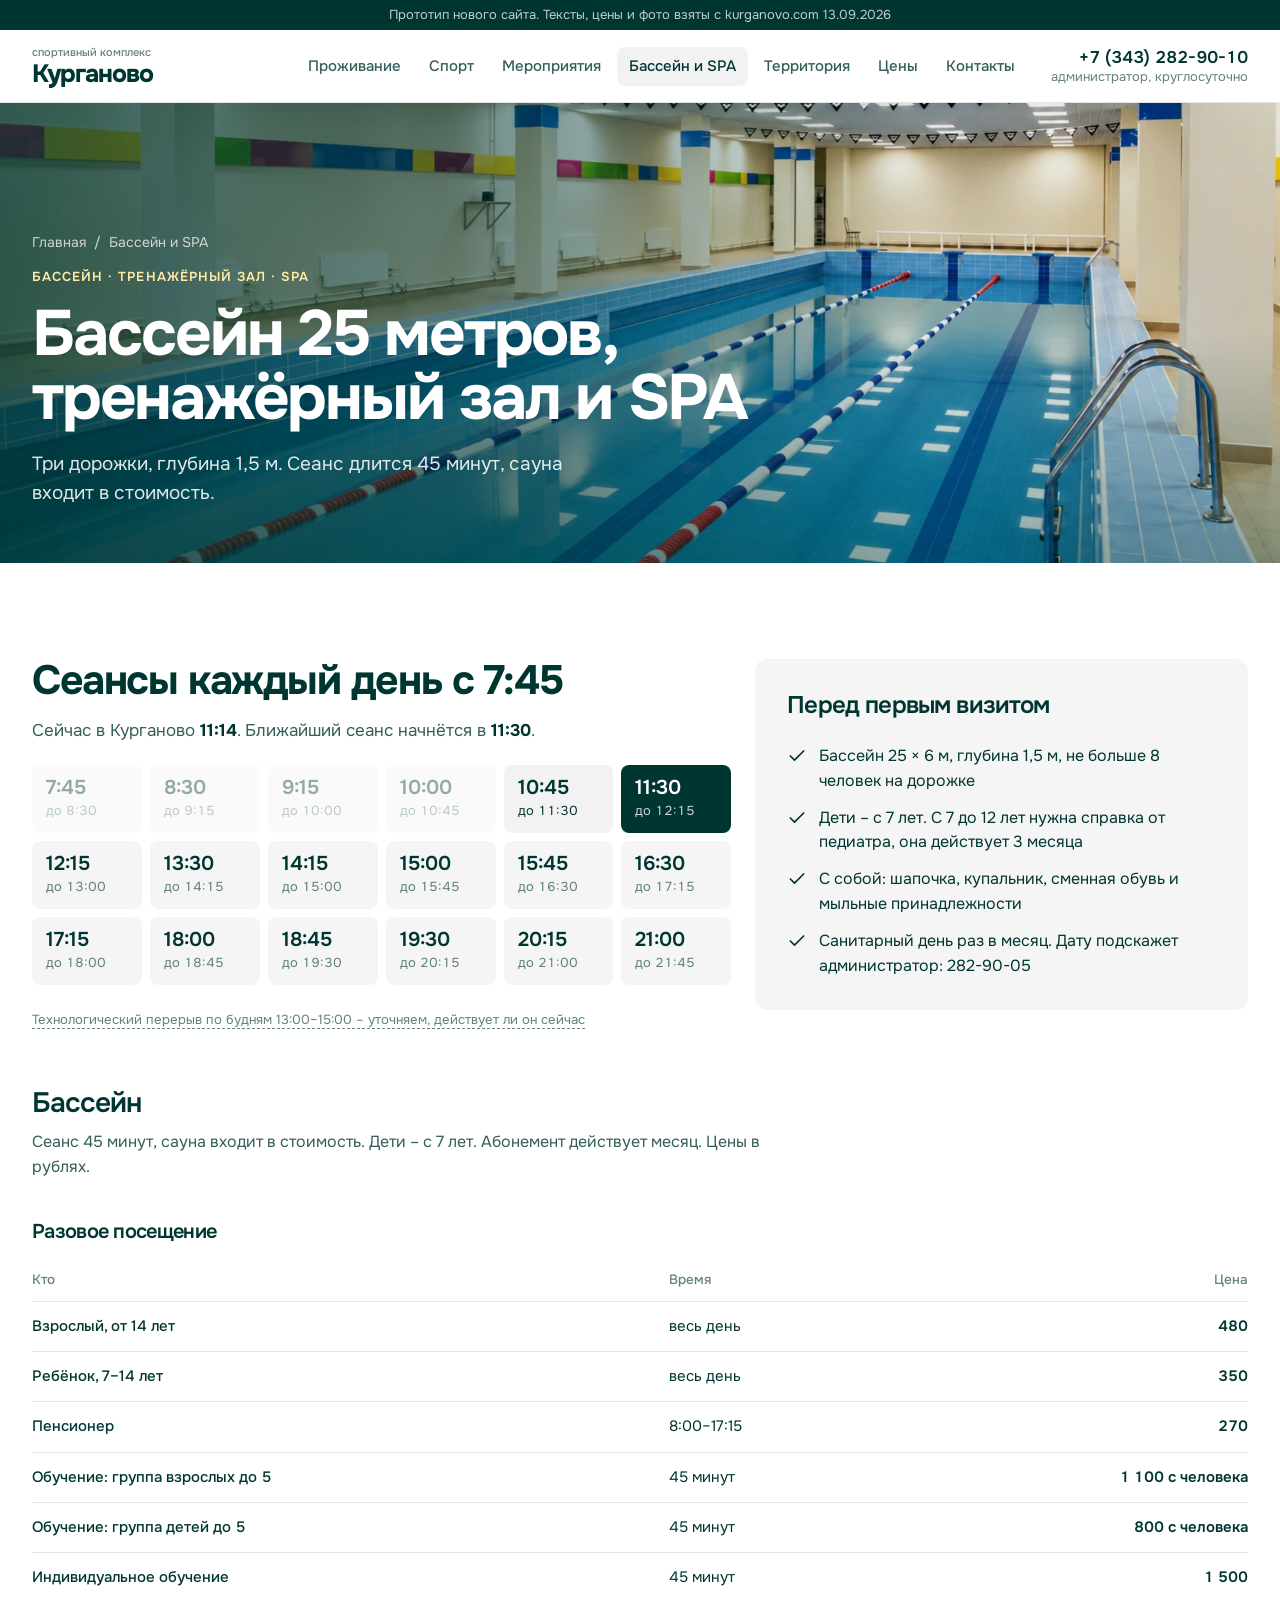
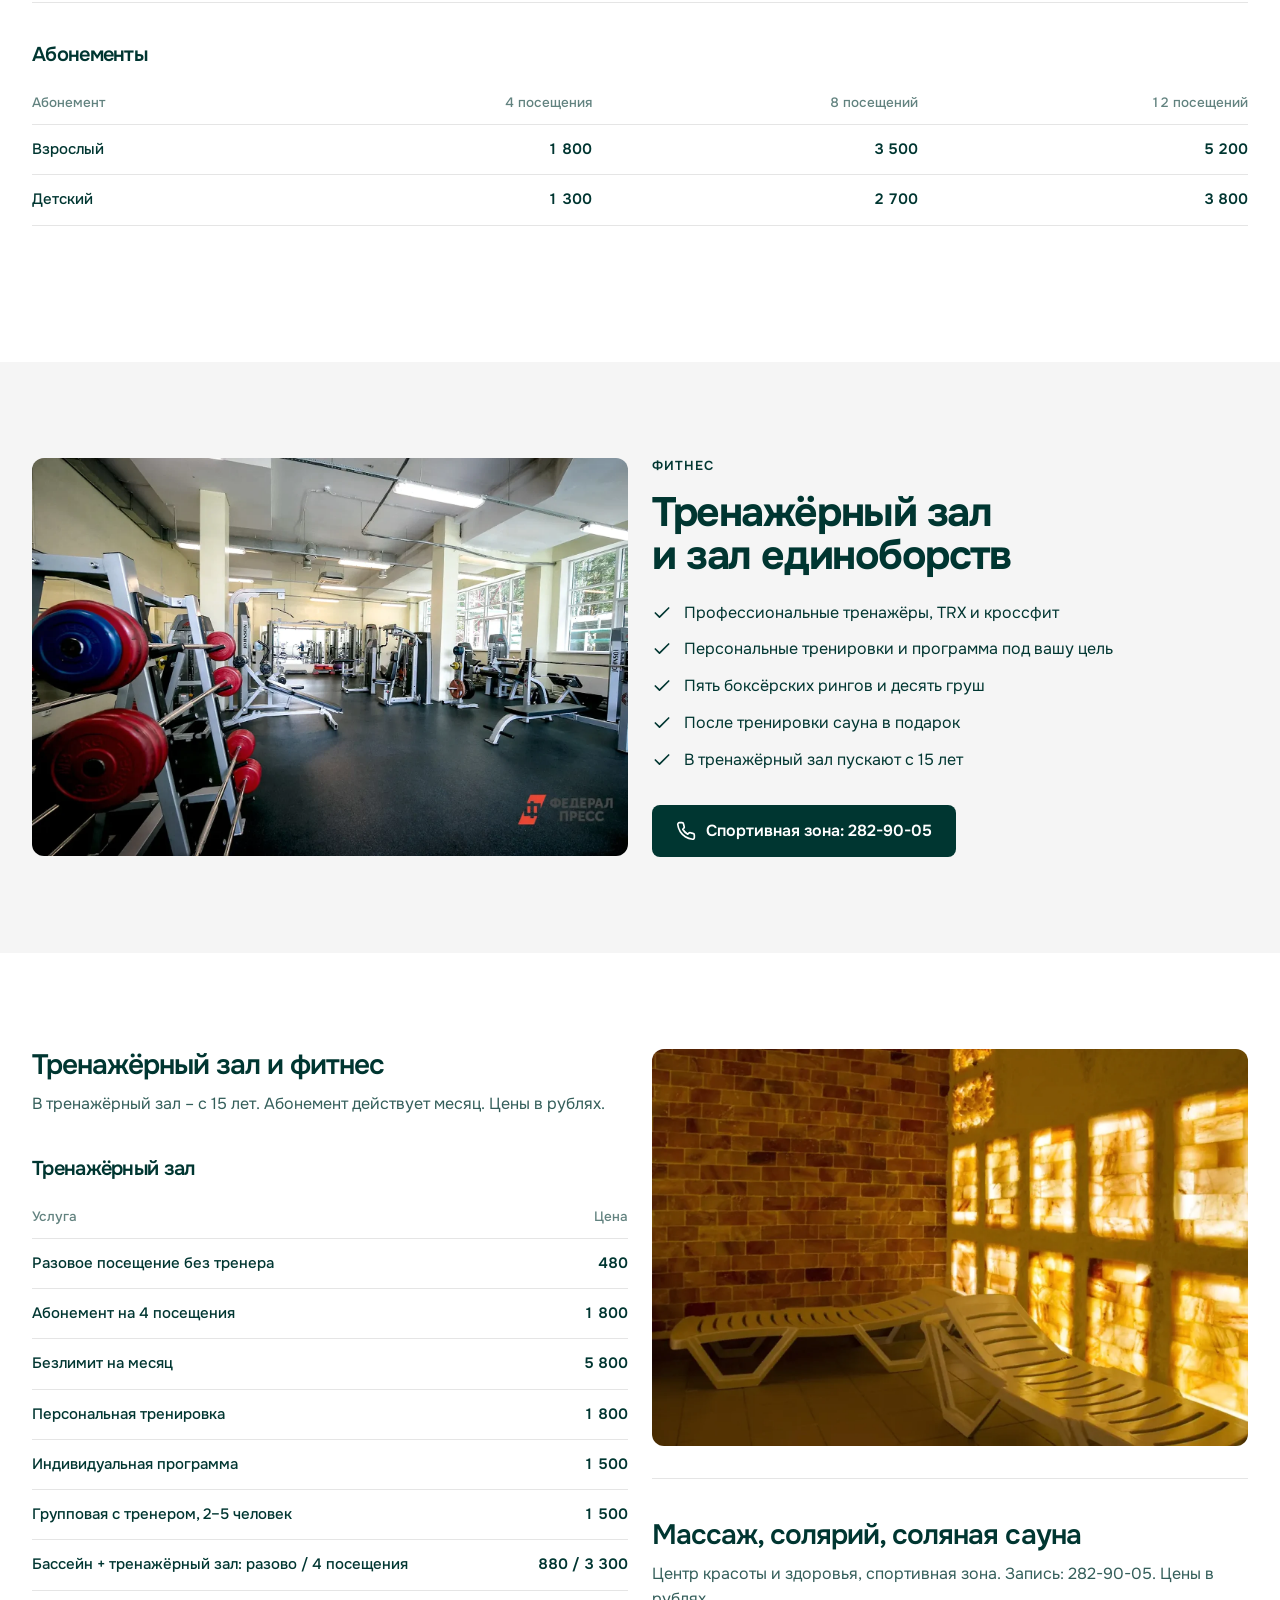
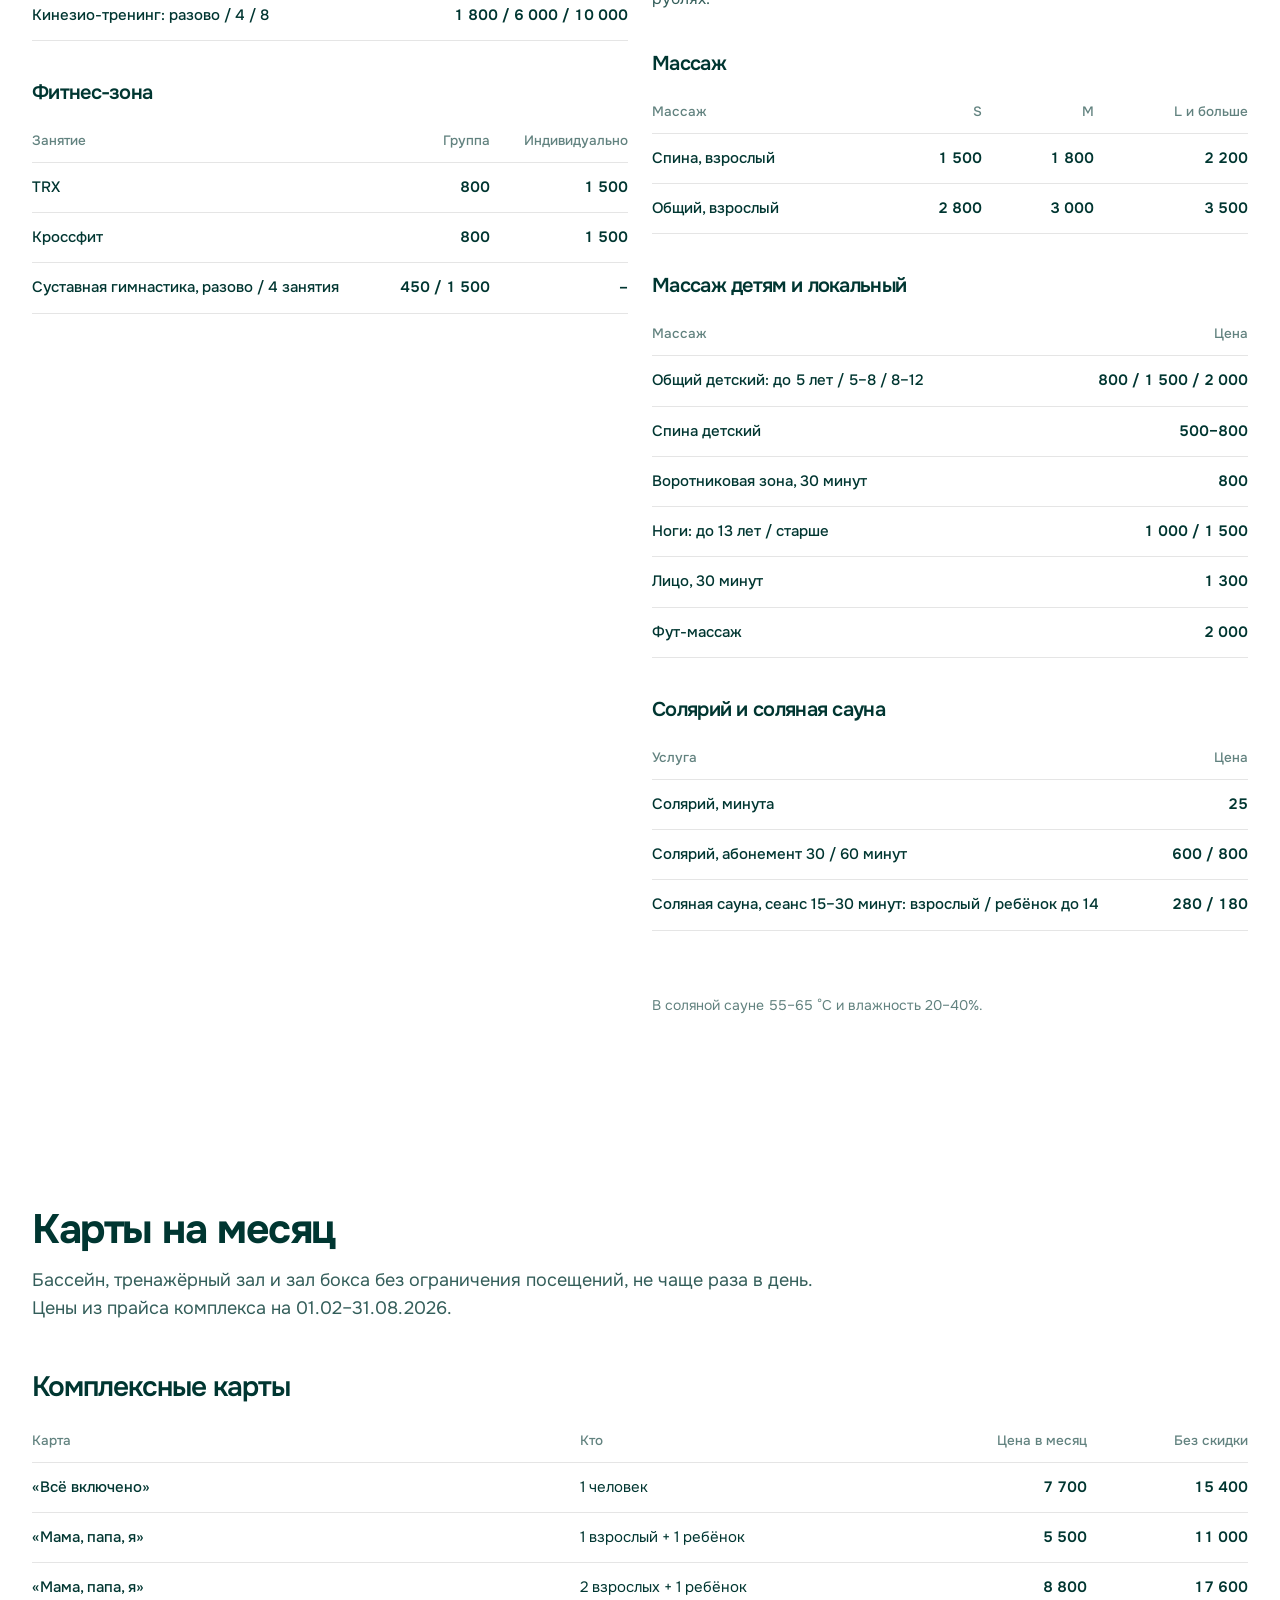
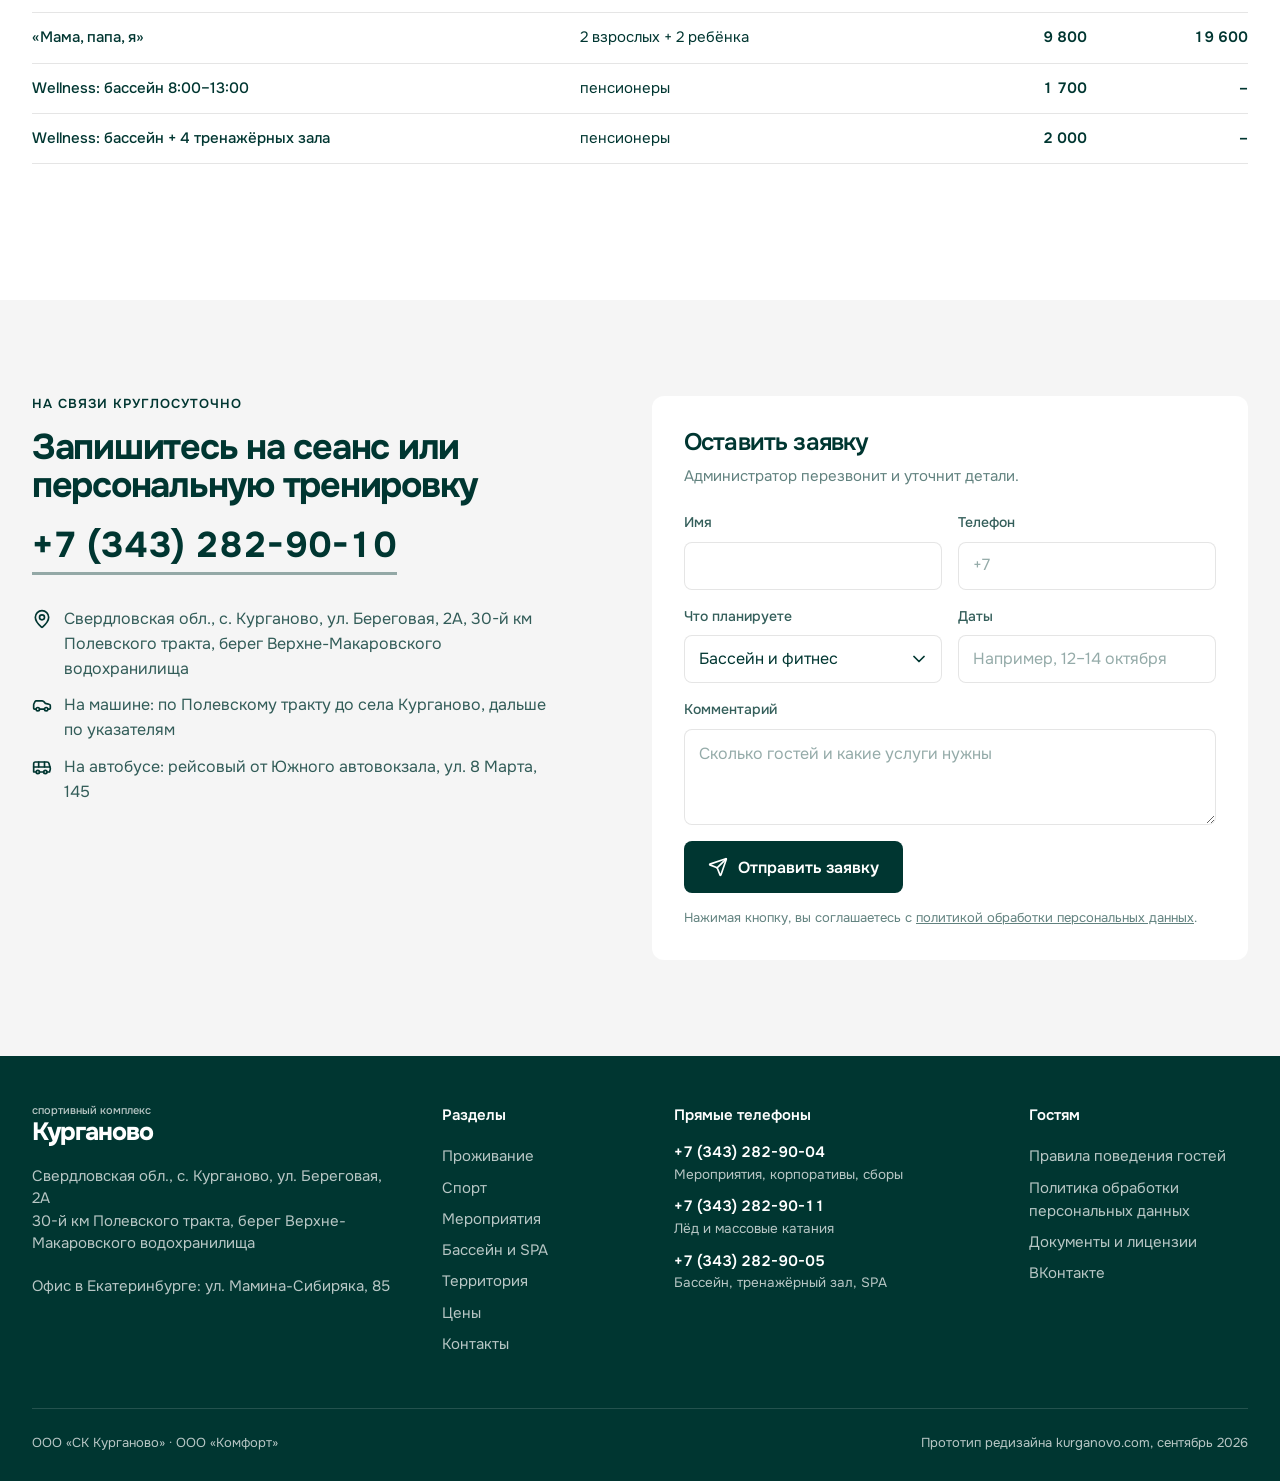
==== bassein.html @ 71ffc9fe "territory map redrawn on a grid" ====
<!doctype html>
<html lang="ru">
<head>
<meta charset="utf-8">
<meta name="viewport" content="width=device-width,initial-scale=1">
<title>Бассейн, тренажёрный зал и SPA – Курганово</title>
<meta name="description" content="Бассейн 25 м на три дорожки, сеанс 480 ₽ с сауной. Тренажёрный зал, массаж, соляная сауна и карты на месяц.">
<meta name="robots" content="noindex">
<meta property="og:type" content="website">
<meta property="og:site_name" content="Курганово">
<meta property="og:url" content="https://halitcan777.github.io/kurganovo-redesign/bassein.html">
<meta property="og:title" content="Бассейн, тренажёрный зал и SPA – Курганово">
<meta property="og:description" content="Бассейн 25 м на три дорожки, сеанс 480 ₽ с сауной. Тренажёрный зал, массаж, соляная сауна и карты на месяц.">
<meta property="og:image" content="https://halitcan777.github.io/kurganovo-redesign/assets/img/og.jpg">
<meta name="theme-color" content="#003631">
<link rel="preload" href="assets/fonts/onest-cyrillic.woff2" as="font" type="font/woff2" crossorigin>
<link rel="preload" as="image" href="assets/img/pool-hero-v3.webp" imagesrcset="assets/img/pool-hero-v3-900.webp 900w, assets/img/pool-hero-v3.webp 1672w" imagesizes="100vw" fetchpriority="high">
<link rel="stylesheet" href="assets/site.css?v=mufhz6h7">
<script>document.documentElement.classList.add('js');if(/[?&]still/.test(location.search))document.documentElement.classList.add('still')</script>
</head>
<body>
<div class="progress" aria-hidden="true"></div>
<div class="proto">Прототип нового сайта. Тексты, цены и фото взяты с kurganovo.com 13.09.2026</div>
<header class="hdr">
  <div class="wrap hdr-in">
    <a class="wordmark" href="index.html" aria-label="Курганово, на главную"><small>спортивный комплекс</small><b>Курганово</b></a>
    <nav class="nav" aria-label="Разделы"><a href="prozhivanie.html">Проживание</a><a href="sport.html">Спорт</a><a href="meropriyatiya.html">Мероприятия</a><a href="bassein.html" aria-current="page">Бассейн и SPA</a><a href="territoriya.html">Территория</a><a href="ceny.html">Цены</a><a href="kontakty.html">Контакты</a></nav>
    <a class="hdr-phone" href="tel:+73432829010"><span class="ph-long">+7 (343) 282-90-10</span><span class="ph-short">282-90-10</span><small>администратор, круглосуточно</small></a>
    <button class="burger" type="button" aria-label="Меню" aria-expanded="false" aria-controls="drawer"><svg class="ic i-menu" viewBox="0 0 24 24" aria-hidden="true"><line x1="4" x2="20" y1="12" y2="12" /> <line x1="4" x2="20" y1="6" y2="6" /> <line x1="4" x2="20" y1="18" y2="18" /></svg><svg class="ic i-x" viewBox="0 0 24 24" aria-hidden="true"><path d="M18 6 6 18" /> <path d="m6 6 12 12" /></svg></button>
  </div>
  <nav class="drawer" id="drawer" hidden aria-label="Меню"><a href="prozhivanie.html">Проживание</a><a href="sport.html">Спорт</a><a href="meropriyatiya.html">Мероприятия</a><a href="bassein.html" aria-current="page">Бассейн и SPA</a><a href="territoriya.html">Территория</a><a href="ceny.html">Цены</a><a href="kontakty.html">Контакты</a><a class="btn" href="tel:+73432829010"><svg class="ic" viewBox="0 0 24 24" aria-hidden="true"><path d="M22 16.92v3a2 2 0 0 1-2.18 2 19.79 19.79 0 0 1-8.63-3.07 19.5 19.5 0 0 1-6-6 19.79 19.79 0 0 1-3.07-8.67A2 2 0 0 1 4.11 2h3a2 2 0 0 1 2 1.72 12.84 12.84 0 0 0 .7 2.81 2 2 0 0 1-.45 2.11L8.09 9.91a16 16 0 0 0 6 6l1.27-1.27a2 2 0 0 1 2.11-.45 12.84 12.84 0 0 0 2.81.7A2 2 0 0 1 22 16.92z" /></svg>Позвонить: 282-90-10</a></nav>
</header>
<main>
<section class="phero" style="background-image:url([data-uri])">
  <img src="assets/img/pool-hero-v3.webp" srcset="assets/img/pool-hero-v3-900.webp 900w, assets/img/pool-hero-v3.webp 1672w" sizes="100vw" alt="Бассейн на три дорожки" class="hero-img" style="object-position:50% 60%" fetchpriority="high">
  <div class="wrap">
    <nav class="crumbs" aria-label="Навигация"><a href="index.html">Главная</a><span>/</span><span>Бассейн и SPA</span></nav>
    <p class="kicker">Бассейн · тренажёрный зал · SPA</p>
    <h1>Бассейн 25 метров, тренажёрный зал и SPA</h1>
    <p class="hero-lead">Три дорожки, глубина 1,5 м. Сеанс длится 45 минут, сауна входит в стоимость.</p>
    
  </div>
</section>

<section class="sec">
  <div class="wrap g">
    <div class="s7 rv">
      <h2 style="margin-bottom:16px">Сеансы каждый день с 7:45</h2>
      <p class="status" data-status>Сеанс длится 45 минут, выбирайте удобное время.</p>
      <div class="sessions" data-sessions><div class="ses" data-start="465"><b>7:45</b><small>до 8:30</small></div><div class="ses" data-start="510"><b>8:30</b><small>до 9:15</small></div><div class="ses" data-start="555"><b>9:15</b><small>до 10:00</small></div><div class="ses" data-start="600"><b>10:00</b><small>до 10:45</small></div><div class="ses" data-start="645"><b>10:45</b><small>до 11:30</small></div><div class="ses" data-start="690"><b>11:30</b><small>до 12:15</small></div><div class="ses" data-start="735"><b>12:15</b><small>до 13:00</small></div><div class="ses" data-start="810"><b>13:30</b><small>до 14:15</small></div><div class="ses" data-start="855"><b>14:15</b><small>до 15:00</small></div><div class="ses" data-start="900"><b>15:00</b><small>до 15:45</small></div><div class="ses" data-start="945"><b>15:45</b><small>до 16:30</small></div><div class="ses" data-start="990"><b>16:30</b><small>до 17:15</small></div><div class="ses" data-start="1035"><b>17:15</b><small>до 18:00</small></div><div class="ses" data-start="1080"><b>18:00</b><small>до 18:45</small></div><div class="ses" data-start="1125"><b>18:45</b><small>до 19:30</small></div><div class="ses" data-start="1170"><b>19:30</b><small>до 20:15</small></div><div class="ses" data-start="1215"><b>20:15</b><small>до 21:00</small></div><div class="ses" data-start="1260"><b>21:00</b><small>до 21:45</small></div></div>
      <p class="note"><span class="todo">Технологический перерыв по будням 13:00–15:00 – уточняем, действует ли он сейчас</span></p>
    </div>
    <div class="s5 rv">
      <div class="infocard">
        <h3>Перед первым визитом</h3>
        <ul class="facts"><li><svg class="ic" viewBox="0 0 24 24" aria-hidden="true"><path d="M20 6 9 17l-5-5" /></svg><span>Бассейн 25 × 6 м, глубина 1,5 м, не больше 8 человек на дорожке</span></li><li><svg class="ic" viewBox="0 0 24 24" aria-hidden="true"><path d="M20 6 9 17l-5-5" /></svg><span>Дети – с 7 лет. С 7 до 12 лет нужна справка от педиатра, она действует 3 месяца</span></li><li><svg class="ic" viewBox="0 0 24 24" aria-hidden="true"><path d="M20 6 9 17l-5-5" /></svg><span>С собой: шапочка, купальник, сменная обувь и мыльные принадлежности</span></li><li><svg class="ic" viewBox="0 0 24 24" aria-hidden="true"><path d="M20 6 9 17l-5-5" /></svg><span>Санитарный день раз в месяц. Дату подскажет администратор: 282-90-05</span></li></ul>
      </div>
    </div>
    <div class="s12 rv" style="margin-top:32px"><section class="pblock" id="bassein"><h3 class="ptitle">Бассейн</h3><p class="pnote">Сеанс 45 минут, сауна входит в стоимость. Дети – с 7 лет. Абонемент действует месяц. Цены в рублях.</p><h3 class="tcap">Разовое посещение</h3><div class="twrap"><table class="ptable"><thead><tr><th>Кто</th><th>Время</th><th class="num">Цена</th></tr></thead><tbody><tr><td data-l="Кто">Взрослый, от 14 лет</td><td data-l="Время">весь день</td><td data-l="Цена" class="num">480</td></tr><tr><td data-l="Кто">Ребёнок, 7–14 лет</td><td data-l="Время">весь день</td><td data-l="Цена" class="num">350</td></tr><tr><td data-l="Кто">Пенсионер</td><td data-l="Время">8:00–17:15</td><td data-l="Цена" class="num">270</td></tr><tr><td data-l="Кто">Обучение: группа взрослых до 5</td><td data-l="Время">45 минут</td><td data-l="Цена" class="num">1 100 с человека</td></tr><tr><td data-l="Кто">Обучение: группа детей до 5</td><td data-l="Время">45 минут</td><td data-l="Цена" class="num">800 с человека</td></tr><tr><td data-l="Кто">Индивидуальное обучение</td><td data-l="Время">45 минут</td><td data-l="Цена" class="num">1 500</td></tr></tbody></table></div><h3 class="tcap">Абонементы</h3><div class="twrap"><table class="ptable"><thead><tr><th>Абонемент</th><th class="num">4 посещения</th><th class="num">8 посещений</th><th class="num">12 посещений</th></tr></thead><tbody><tr><td data-l="Абонемент">Взрослый</td><td data-l="4 посещения" class="num">1 800</td><td data-l="8 посещений" class="num">3 500</td><td data-l="12 посещений" class="num">5 200</td></tr><tr><td data-l="Абонемент">Детский</td><td data-l="4 посещения" class="num">1 300</td><td data-l="8 посещений" class="num">2 700</td><td data-l="12 посещений" class="num">3 800</td></tr></tbody></table></div></section></div>
  </div>
</section>

<section class="sec dark">
  <div class="wrap g peak-g">
    <div class="s6 rv"><div class="ph ar32"><img src="assets/img/gym.webp" alt="Тренажёрный зал со свободными весами" loading="lazy" decoding="async"></div></div>
    <div class="s6 rv">
      <p class="kicker">Фитнес</p>
      <h2>Тренажёрный зал и зал единоборств</h2>
      <ul class="facts"><li><svg class="ic" viewBox="0 0 24 24" aria-hidden="true"><path d="M20 6 9 17l-5-5" /></svg><span>Профессиональные тренажёры, TRX и кроссфит</span></li><li><svg class="ic" viewBox="0 0 24 24" aria-hidden="true"><path d="M20 6 9 17l-5-5" /></svg><span>Персональные тренировки и программа под вашу цель</span></li><li><svg class="ic" viewBox="0 0 24 24" aria-hidden="true"><path d="M20 6 9 17l-5-5" /></svg><span>Пять боксёрских рингов и десять груш</span></li><li><svg class="ic" viewBox="0 0 24 24" aria-hidden="true"><path d="M20 6 9 17l-5-5" /></svg><span>После тренировки сауна в подарок</span></li><li><svg class="ic" viewBox="0 0 24 24" aria-hidden="true"><path d="M20 6 9 17l-5-5" /></svg><span>В тренажёрный зал пускают с 15 лет</span></li></ul>
      <a class="btn btn-light" href="tel:+73432829005"><svg class="ic" viewBox="0 0 24 24" aria-hidden="true"><path d="M22 16.92v3a2 2 0 0 1-2.18 2 19.79 19.79 0 0 1-8.63-3.07 19.5 19.5 0 0 1-6-6 19.79 19.79 0 0 1-3.07-8.67A2 2 0 0 1 4.11 2h3a2 2 0 0 1 2 1.72 12.84 12.84 0 0 0 .7 2.81 2 2 0 0 1-.45 2.11L8.09 9.91a16 16 0 0 0 6 6l1.27-1.27a2 2 0 0 1 2.11-.45 12.84 12.84 0 0 0 2.81.7A2 2 0 0 1 22 16.92z" /></svg>Спортивная зона: 282-90-05</a>
    </div>
  </div>
</section>

<section class="sec">
  <div class="wrap g">
    <div class="s6 rv"><section class="pblock" id="trenazher"><h3 class="ptitle">Тренажёрный зал и фитнес</h3><p class="pnote">В тренажёрный зал – с 15 лет. Абонемент действует месяц. Цены в рублях.</p><h3 class="tcap">Тренажёрный зал</h3><div class="twrap"><table class="ptable"><thead><tr><th>Услуга</th><th class="num">Цена</th></tr></thead><tbody><tr><td data-l="Услуга">Разовое посещение без тренера</td><td data-l="Цена" class="num">480</td></tr><tr><td data-l="Услуга">Абонемент на 4 посещения</td><td data-l="Цена" class="num">1 800</td></tr><tr><td data-l="Услуга">Безлимит на месяц</td><td data-l="Цена" class="num">5 800</td></tr><tr><td data-l="Услуга">Персональная тренировка</td><td data-l="Цена" class="num">1 800</td></tr><tr><td data-l="Услуга">Индивидуальная программа</td><td data-l="Цена" class="num">1 500</td></tr><tr><td data-l="Услуга">Групповая с тренером, 2–5 человек</td><td data-l="Цена" class="num">1 500</td></tr><tr><td data-l="Услуга">Бассейн + тренажёрный зал: разово / 4 посещения</td><td data-l="Цена" class="num">880 / 3 300</td></tr><tr><td data-l="Услуга">Кинезио-тренинг: разово / 4 / 8</td><td data-l="Цена" class="num">1 800 / 6 000 / 10 000</td></tr></tbody></table></div><h3 class="tcap">Фитнес-зона</h3><div class="twrap"><table class="ptable"><thead><tr><th>Занятие</th><th class="num">Группа</th><th class="num">Индивидуально</th></tr></thead><tbody><tr><td data-l="Занятие">TRX</td><td data-l="Группа" class="num">800</td><td data-l="Индивидуально" class="num">1 500</td></tr><tr><td data-l="Занятие">Кроссфит</td><td data-l="Группа" class="num">800</td><td data-l="Индивидуально" class="num">1 500</td></tr><tr><td data-l="Занятие">Суставная гимнастика, разово / 4 занятия</td><td data-l="Группа" class="num">450 / 1 500</td><td data-l="Индивидуально" class="num">–</td></tr></tbody></table></div></section></div>
    <div class="s6 rv"><div class="ph ar32" style="margin-bottom:32px"><img src="assets/img/salt-sauna.webp" alt="Соляная сауна с подсвеченными соляными блоками" loading="lazy" decoding="async"></div><section class="pblock" id="spa"><h3 class="ptitle">Массаж, солярий, соляная сауна</h3><p class="pnote">Центр красоты и здоровья, спортивная зона. Запись: 282-90-05. Цены в рублях.</p><h3 class="tcap">Массаж</h3><div class="twrap"><table class="ptable"><thead><tr><th>Массаж</th><th class="num">S</th><th class="num">M</th><th class="num">L и больше</th></tr></thead><tbody><tr><td data-l="Массаж">Спина, взрослый</td><td data-l="S" class="num">1 500</td><td data-l="M" class="num">1 800</td><td data-l="L и больше" class="num">2 200</td></tr><tr><td data-l="Массаж">Общий, взрослый</td><td data-l="S" class="num">2 800</td><td data-l="M" class="num">3 000</td><td data-l="L и больше" class="num">3 500</td></tr></tbody></table></div><h3 class="tcap">Массаж детям и локальный</h3><div class="twrap"><table class="ptable"><thead><tr><th>Массаж</th><th class="num">Цена</th></tr></thead><tbody><tr><td data-l="Массаж">Общий детский: до 5 лет / 5–8 / 8–12</td><td data-l="Цена" class="num">800 / 1 500 / 2 000</td></tr><tr><td data-l="Массаж">Спина детский</td><td data-l="Цена" class="num">500–800</td></tr><tr><td data-l="Массаж">Воротниковая зона, 30 минут</td><td data-l="Цена" class="num">800</td></tr><tr><td data-l="Массаж">Ноги: до 13 лет / старше</td><td data-l="Цена" class="num">1 000 / 1 500</td></tr><tr><td data-l="Массаж">Лицо, 30 минут</td><td data-l="Цена" class="num">1 300</td></tr><tr><td data-l="Массаж">Фут-массаж</td><td data-l="Цена" class="num">2 000</td></tr></tbody></table></div><h3 class="tcap">Солярий и соляная сауна</h3><div class="twrap"><table class="ptable"><thead><tr><th>Услуга</th><th class="num">Цена</th></tr></thead><tbody><tr><td data-l="Услуга">Солярий, минута</td><td data-l="Цена" class="num">25</td></tr><tr><td data-l="Услуга">Солярий, абонемент 30 / 60 минут</td><td data-l="Цена" class="num">600 / 800</td></tr><tr><td data-l="Услуга">Соляная сауна, сеанс 15–30 минут: взрослый / ребёнок до 14</td><td data-l="Цена" class="num">280 / 180</td></tr></tbody></table></div></section><p class="note">В соляной сауне 55–65 °C и влажность 20–40%.</p></div>
  </div>
</section>

<section class="sec bg2">
  <div class="wrap">
    <div class="sec-head rv"><h2>Карты на месяц</h2><p>Бассейн, тренажёрный зал и зал бокса без ограничения посещений, не чаще раза в день. Цены из прайса комплекса на 01.02–31.08.2026.</p></div>
    <div class="rv"><section class="pblock" id="karty"><h3 class="ptitle">Комплексные карты</h3><div class="twrap"><table class="ptable"><thead><tr><th>Карта</th><th>Кто</th><th class="num">Цена в месяц</th><th class="num">Без скидки</th></tr></thead><tbody><tr><td data-l="Карта">«Всё включено»</td><td data-l="Кто">1 человек</td><td data-l="Цена в месяц" class="num">7 700</td><td data-l="Без скидки" class="num">15 400</td></tr><tr><td data-l="Карта">«Мама, папа, я»</td><td data-l="Кто">1 взрослый + 1 ребёнок</td><td data-l="Цена в месяц" class="num">5 500</td><td data-l="Без скидки" class="num">11 000</td></tr><tr><td data-l="Карта">«Мама, папа, я»</td><td data-l="Кто">2 взрослых + 1 ребёнок</td><td data-l="Цена в месяц" class="num">8 800</td><td data-l="Без скидки" class="num">17 600</td></tr><tr><td data-l="Карта">«Мама, папа, я»</td><td data-l="Кто">2 взрослых + 2 ребёнка</td><td data-l="Цена в месяц" class="num">9 800</td><td data-l="Без скидки" class="num">19 600</td></tr><tr><td data-l="Карта">Wellness: бассейн 8:00–13:00</td><td data-l="Кто">пенсионеры</td><td data-l="Цена в месяц" class="num">1 700</td><td data-l="Без скидки" class="num">–</td></tr><tr><td data-l="Карта">Wellness: бассейн + 4 тренажёрных зала</td><td data-l="Кто">пенсионеры</td><td data-l="Цена в месяц" class="num">2 000</td><td data-l="Без скидки" class="num">–</td></tr></tbody></table></div></section></div>
  </div>
</section>

<section class="sec cta" id="zayavka">
  <div class="wrap g">
    <div class="s6 rv">
      <p class="kicker">На связи круглосуточно</p>
      <h2>Запишитесь на сеанс или персональную тренировку</h2>
      <a class="cta-phone" href="tel:+73432829010">+7 (343) 282-90-10</a>
      <ul class="cta-list">
        <li><svg class="ic" viewBox="0 0 24 24" aria-hidden="true"><path d="M20 10c0 4.993-5.539 10.193-7.399 11.799a1 1 0 0 1-1.202 0C9.539 20.193 4 14.993 4 10a8 8 0 0 1 16 0" /> <circle cx="12" cy="10" r="3" /></svg><span>Свердловская обл., с. Курганово, ул. Береговая, 2А, 30-й км Полевского тракта, берег Верхне-Макаровского водохранилища</span></li>
        <li><svg class="ic" viewBox="0 0 24 24" aria-hidden="true"><path d="M19 17h2c.6 0 1-.4 1-1v-3c0-.9-.7-1.7-1.5-1.9C18.7 10.6 16 10 16 10s-1.3-1.4-2.2-2.3c-.5-.4-1.1-.7-1.8-.7H5c-.6 0-1.1.4-1.4.9l-1.4 2.9A3.7 3.7 0 0 0 2 12v4c0 .6.4 1 1 1h2" /> <circle cx="7" cy="17" r="2" /> <path d="M9 17h6" /> <circle cx="17" cy="17" r="2" /></svg><span>На машине: по Полевскому тракту до села Курганово, дальше по указателям</span></li>
        <li><svg class="ic" viewBox="0 0 24 24" aria-hidden="true"><path d="M8 6v6" /> <path d="M15 6v6" /> <path d="M2 12h19.6" /> <path d="M18 18h3s.5-1.7.8-2.8c.1-.4.2-.8.2-1.2 0-.4-.1-.8-.2-1.2l-1.4-5C20.1 6.8 19.1 6 18 6H4a2 2 0 0 0-2 2v10h3" /> <circle cx="7" cy="18" r="2" /> <path d="M9 18h5" /> <circle cx="16" cy="18" r="2" /></svg><span>На автобусе: рейсовый от Южного автовокзала, ул. 8 Марта, 145</span></li>
      </ul>
    </div>
    <div class="s6 rv"><form class="form" data-demo novalidate>
  <h3>Оставить заявку</h3>
  <p class="form-sub">Администратор перезвонит и уточнит детали.</p>
  <div class="row2"><label>Имя<input name="name" autocomplete="name"></label><label>Телефон<input name="phone" type="tel" autocomplete="tel" inputmode="tel" placeholder="+7"></label></div>
  <div class="row2"><label>Что планируете<select name="topic"><option>Проживание</option><option>Спорт и сборы</option><option>Мероприятие</option><option selected>Бассейн и фитнес</option><option>Другое</option></select></label><label>Даты<input name="date" placeholder="Например, 12–14 октября" autocomplete="off"></label></div>
  <label>Комментарий<textarea name="msg" placeholder="Сколько гостей и какие услуги нужны"></textarea></label>
  <button class="btn" type="submit"><svg class="ic" viewBox="0 0 24 24" aria-hidden="true"><path d="M14.536 21.686a.5.5 0 0 0 .937-.024l6.5-19a.496.496 0 0 0-.635-.635l-19 6.5a.5.5 0 0 0-.024.937l7.93 3.18a2 2 0 0 1 1.112 1.11z" /> <path d="m21.854 2.147-10.94 10.939" /></svg>Отправить заявку</button>
  <p class="consent">Нажимая кнопку, вы соглашаетесь с <a href="https://www.kurganovo.com/content/docs/documentation/Politika_personalnih_dannih/Politika_obrabotki_personalnih_dannih.pdf" target="_blank" rel="noopener">политикой обработки персональных данных</a>.</p>
</form></div>
  </div>
</section>
</main>
<footer class="ftr">
  <div class="wrap">
    <div class="ftr-main">
      <div><a class="wordmark" href="index.html" aria-label="Курганово, на главную"><small>спортивный комплекс</small><b>Курганово</b></a><p class="ftr-addr">Свердловская обл., с. Курганово, ул. Береговая, 2А<br>30-й км Полевского тракта, берег Верхне-Макаровского водохранилища</p><p class="ftr-addr">Офис в Екатеринбурге: ул. Мамина-Сибиряка, 85</p></div>
      <nav class="ftr-col" aria-label="Разделы сайта"><b>Разделы</b><a href="prozhivanie.html">Проживание</a><a href="sport.html">Спорт</a><a href="meropriyatiya.html">Мероприятия</a><a href="bassein.html">Бассейн и SPA</a><a href="territoriya.html">Территория</a><a href="ceny.html">Цены</a><a href="kontakty.html">Контакты</a></nav>
      <div><b>Прямые телефоны</b><div class="ftr-ph"><div><a href="tel:+73432829004">+7 (343) 282-90-04</a><span>Мероприятия, корпоративы, сборы</span></div><div><a href="tel:+73432829011">+7 (343) 282-90-11</a><span>Лёд и массовые катания</span></div><div><a href="tel:+73432829005">+7 (343) 282-90-05</a><span>Бассейн, тренажёрный зал, SPA</span></div></div></div>
      <div class="ftr-col"><b>Гостям</b><a href="https://www.kurganovo.com/content/docs/documentation/Informaziya_dlya_posetiteley/Pravila_povedeniya_gostey.pdf" target="_blank" rel="noopener">Правила поведения гостей</a><a href="https://www.kurganovo.com/content/docs/documentation/Politika_personalnih_dannih/Politika_obrabotki_personalnih_dannih.pdf" target="_blank" rel="noopener">Политика обработки персональных данных</a><a href="kontakty.html#dokumenty">Документы и лицензии</a><a href="https://vk.com/kurganovosk" target="_blank" rel="noopener">ВКонтакте</a></div>
    </div>
    <div class="ftr-bot"><span>ООО «СК Курганово» · ООО «Комфорт»</span><span>Прототип редизайна kurganovo.com, сентябрь 2026</span></div>
  </div>
</footer>
<div class="toast" role="status" aria-live="polite"></div>
<script src="assets/app.js?v=mufhz6h7" defer></script>
</body>
</html>
---- assets/site.css ----
/* Курганово – дизайн-система протипа */
@font-face{font-family:'Onest';font-style:normal;font-weight:400 800;font-display:swap;src:url(fonts/onest-cyrillic.woff2) format('woff2');unicode-range:U+0301,U+0400-045F,U+0490-0491,U+04B0-04B1,U+2116}
@font-face{font-family:'Onest';font-style:normal;font-weight:400 800;font-display:swap;src:url(fonts/onest-latin.woff2) format('woff2');unicode-range:U+0000-00FF,U+0131,U+0152-0153,U+02BB-02BC,U+02C6,U+02DA,U+02DC,U+0304,U+0308,U+0329,U+2000-206F,U+20AC,U+20BD,U+2122,U+2191,U+2193,U+2212,U+2215,U+FEFF,U+FFFD}
@font-face{font-family:'Fira Sans';font-style:normal;font-weight:400;font-display:swap;src:url(fonts/fira-sans-cyrillic-400-normal.woff2) format('woff2');unicode-range:U+0301,U+0400-045F,U+0490-0491,U+04B0-04B1,U+2116}
@font-face{font-family:'Fira Sans';font-style:normal;font-weight:400;font-display:swap;src:url(fonts/fira-sans-latin-400-normal.woff2) format('woff2');unicode-range:U+0000-00FF,U+0131,U+0152-0153,U+02BB-02BC,U+02C6,U+02DA,U+02DC,U+0304,U+0308,U+0329,U+2000-206F,U+20AC,U+20BD,U+2122,U+2191,U+2193,U+2212,U+2215,U+FEFF,U+FFFD}
@font-face{font-family:'Fira Sans';font-style:normal;font-weight:500;font-display:swap;src:url(fonts/fira-sans-cyrillic-500-normal.woff2) format('woff2');unicode-range:U+0301,U+0400-045F,U+0490-0491,U+04B0-04B1,U+2116}
@font-face{font-family:'Fira Sans';font-style:normal;font-weight:500;font-display:swap;src:url(fonts/fira-sans-latin-500-normal.woff2) format('woff2');unicode-range:U+0000-00FF,U+0131,U+0152-0153,U+02BB-02BC,U+02C6,U+02DA,U+02DC,U+0304,U+0308,U+0329,U+2000-206F,U+20AC,U+20BD,U+2122,U+2191,U+2193,U+2212,U+2215,U+FEFF,U+FFFD}
@font-face{font-family:'Fira Sans';font-style:normal;font-weight:600;font-display:swap;src:url(fonts/fira-sans-cyrillic-600-normal.woff2) format('woff2');unicode-range:U+0301,U+0400-045F,U+0490-0491,U+04B0-04B1,U+2116}
@font-face{font-family:'Fira Sans';font-style:normal;font-weight:600;font-display:swap;src:url(fonts/fira-sans-latin-600-normal.woff2) format('woff2');unicode-range:U+0000-00FF,U+0131,U+0152-0153,U+02BB-02BC,U+02C6,U+02DA,U+02DC,U+0304,U+0308,U+0329,U+2000-206F,U+20AC,U+20BD,U+2122,U+2191,U+2193,U+2212,U+2215,U+FEFF,U+FFFD}
@font-face{font-family:'Fira Sans Condensed';font-style:normal;font-weight:600;font-display:swap;src:url(fonts/fira-sans-condensed-cyrillic-600-normal.woff2) format('woff2');unicode-range:U+0301,U+0400-045F,U+0490-0491,U+04B0-04B1,U+2116}
@font-face{font-family:'Fira Sans Condensed';font-style:normal;font-weight:600;font-display:swap;src:url(fonts/fira-sans-condensed-latin-600-normal.woff2) format('woff2');unicode-range:U+0000-00FF,U+0131,U+0152-0153,U+02BB-02BC,U+02C6,U+02DA,U+02DC,U+0304,U+0308,U+0329,U+2000-206F,U+20AC,U+20BD,U+2122,U+2191,U+2193,U+2212,U+2215,U+FEFF,U+FFFD}
@font-face{font-family:'Fira Sans Condensed';font-style:normal;font-weight:700;font-display:swap;src:url(fonts/fira-sans-condensed-cyrillic-700-normal.woff2) format('woff2');unicode-range:U+0301,U+0400-045F,U+0490-0491,U+04B0-04B1,U+2116}
@font-face{font-family:'Fira Sans Condensed';font-style:normal;font-weight:700;font-display:swap;src:url(fonts/fira-sans-condensed-latin-700-normal.woff2) format('woff2');unicode-range:U+0000-00FF,U+0131,U+0152-0153,U+02BB-02BC,U+02C6,U+02DA,U+02DC,U+0304,U+0308,U+0329,U+2000-206F,U+20AC,U+20BD,U+2122,U+2191,U+2193,U+2212,U+2215,U+FEFF,U+FFFD}

:root{
  --brand:#003631; --brand-dk:#00241f; --brand-tint:rgba(0,0,0,.05);
  --navy:#003631; --navy2:#003631; --soft:rgba(0,0,0,.04); --cream:#ffeda8;
  --ink:#003631; --ink2:rgba(0,54,49,.8); --ink3:rgba(0,54,49,.62); --ink4:rgba(0,54,49,.42); --ink-inv:rgba(255,255,255,.75);
  --line:rgba(0,0,0,.1); --line-inv:rgba(255,255,255,.16); --bg:#fff; --bg2:rgba(0,0,0,.04);
  --accent:var(--cream);
  --r1:4px; --r2:8px; --r3:12px;
  --gut:24px; --maxw:1280px; --hdr:72px;
  --f-head:'Onest',system-ui,sans-serif;
  --f-body:'Onest',system-ui,-apple-system,'Segoe UI',Roboto,Arial,sans-serif;
}

*,*::before,*::after{box-sizing:border-box}
html{-webkit-text-size-adjust:100%;scroll-padding-top:calc(var(--hdr) + 24px)}
body{margin:0;background:var(--bg);color:var(--ink);font:400 16px/1.55 var(--f-body);-webkit-font-smoothing:antialiased;overflow-x:hidden}
img{max-width:100%;display:block}
a{color:inherit;text-decoration:none}
p,h1,h2,h3,ul,ol,figure{margin:0}
ul,ol{padding:0;list-style:none}
button,input,select,textarea{font:inherit;color:inherit}
button{cursor:pointer}
:focus-visible{outline:2px solid var(--brand);outline-offset:2px}
h1,h2,h3{font-family:var(--f-head);font-weight:700;letter-spacing:-.035em;text-wrap:balance}
h1{font-size:clamp(40px,5vw,64px);line-height:1}
h2{font-size:clamp(30px,3.2vw,44px);line-height:1.05}
h3{font-size:22px;line-height:1.2;font-weight:600}
.tnum,.num{font-variant-numeric:tabular-nums}
.wrap{max-width:var(--maxw);margin-inline:auto;padding-inline:32px}
.ic{width:20px;height:20px;flex-shrink:0;fill:none;stroke:currentColor;stroke-width:2;stroke-linecap:round;stroke-linejoin:round}
.kicker{font:600 13px/1.3 var(--f-body);letter-spacing:.08em;text-transform:uppercase;color:var(--brand);margin-bottom:16px}
.hero .kicker,.phero .kicker,.dark .kicker,.peak .kicker,.cta .kicker{color:var(--accent)}
.todo{color:var(--ink3);border-bottom:1px dashed currentColor;font-size:.94em}
.dark .todo{color:var(--ink-inv)}

/* графический акцент */
.progress{position:fixed;top:0;left:0;right:0;height:3px;z-index:90;transform-origin:0 50%;transform:scaleX(0);background:var(--brand)}

/* кнопки */
.btn{display:inline-flex;align-items:center;justify-content:center;gap:10px;min-height:52px;padding:0 24px;border:0;border-radius:var(--r2);background:var(--brand);color:#fff;font:600 16px/1.2 var(--f-body);transition:background-color .2s ease,color .2s ease;white-space:nowrap}
.btn:hover{background:var(--brand-dk)}
.btn-accent{background:var(--cream);color:var(--brand)} .btn-accent:hover{background:#fff3c7;color:var(--brand)}
.btn-light{background:#fff;color:var(--brand)} .btn-light:hover{background:var(--brand-tint)}
.btn-ghost{background:rgba(255,255,255,.12);color:#fff} .btn-ghost:hover{background:rgba(255,255,255,.22)}
.btn-tint{background:var(--brand-tint);color:var(--brand)} .btn-tint:hover{background:var(--brand);color:#fff}
.link{font-weight:600;color:var(--brand)} .link:hover{color:var(--brand-dk)}

/* шапка */
.proto{background:var(--navy);color:var(--ink-inv);font-size:13px;line-height:1.4;text-align:center;padding:6px 16px}
.hdr{position:sticky;top:0;z-index:50;background:#fff;border-bottom:1px solid var(--line)}
.hdr-in{display:flex;align-items:center;gap:24px;height:var(--hdr)}
.wordmark{display:flex;flex-direction:column;flex-shrink:0;line-height:1;color:#003631}.wordmark small{margin-bottom:3px;color:var(--ink3);font:500 11px/1.15 var(--f-body)}.wordmark b{color:#003631;font:750 25px/1 var(--f-head);letter-spacing:-.04em}
.nav{display:flex;gap:4px;margin-left:auto}
.nav a{padding:8px 12px;border-radius:var(--r2);font-size:15px;font-weight:500;color:var(--ink2);transition:background-color .2s ease}
.nav a:hover{background:var(--bg2);color:var(--ink)}
.nav a[aria-current]{background:var(--brand-tint);color:var(--brand)}
.hdr-phone{display:flex;flex-direction:column;align-items:flex-end;line-height:1.2;flex-shrink:0}
.hdr-phone span{font-size:17px;font-weight:600;font-variant-numeric:tabular-nums;white-space:nowrap}
.hdr-phone small{font-size:13px;color:var(--ink3)}
.hdr-phone .ph-short{display:none}
.hdr-phone:hover span{color:var(--brand)}
.burger{display:none;width:44px;height:44px;border:0;border-radius:var(--r2);background:var(--bg2);place-items:center;flex-shrink:0}
.burger .ic{width:22px;height:22px}
.burger .i-x,.burger[aria-expanded=true] .i-menu{display:none}
.burger[aria-expanded=true] .i-x{display:block}
.drawer{border-top:1px solid var(--line);background:#fff;padding:8px 16px 24px}
.drawer a{display:block;padding:14px 4px;font-size:18px;font-weight:500;border-bottom:1px solid var(--line)}
.drawer a[aria-current]{color:var(--brand)}
.drawer .btn{margin-top:20px;width:100%;border-bottom:0;color:#fff}
@media(max-width:1100px){.nav{display:none}.hdr-phone{margin-left:auto}.burger{display:grid}}
@media(min-width:1101px){.drawer{display:none!important}}
@media(max-width:480px){.hdr-in{gap:12px}.wordmark b{font-size:22px}.wordmark small{font-size:11px}.hdr-phone small{display:none}.hdr-phone span{font-size:16px}.hdr-phone .ph-long{display:none}.hdr-phone .ph-short{display:inline}}

/* секции и сетка */
.sec{padding-block:96px}
.sec-tight{padding-block:64px}
.bg2{background:var(--bg2)}
.dark{background:var(--navy);color:#fff}
.sec-head{max-width:780px;margin-bottom:48px}
.sec-head p{margin-top:16px;font-size:18px;color:var(--ink2);max-width:66ch}
.dark .sec-head p{color:var(--ink-inv)}
.g{display:grid;grid-template-columns:repeat(12,minmax(0,1fr));gap:var(--gut)}
.s2{grid-column:span 2}.s3{grid-column:span 3}.s4{grid-column:span 4}.s5{grid-column:span 5}.s6{grid-column:span 6}.s7{grid-column:span 7}.s8{grid-column:span 8}.s9{grid-column:span 9}.s12{grid-column:span 12}
.ph{position:relative;border-radius:var(--r3);overflow:hidden;background:var(--bg2)}
.ph img{width:100%;height:100%;object-fit:cover}
.ar43{aspect-ratio:4/3}.ar45{aspect-ratio:4/5}.ar32{aspect-ratio:3/2}.ar11{aspect-ratio:1/1}
.cap{margin-top:10px;font-size:14px;color:var(--ink3)}
.imgph{position:relative;display:flex;flex-direction:column;align-items:center;justify-content:center;gap:12px;padding:16px;background:var(--bg2);color:var(--ink3);font-size:14px;text-align:center}
.imgph::before{content:'';position:absolute;inset:0;background:repeating-linear-gradient(45deg,transparent 0 24px,rgba(0,54,49,.03) 24px 48px)}
.imgph span{position:relative}
.facts{display:grid;gap:12px;margin-top:24px}
.facts li{display:flex;gap:12px;align-items:flex-start}
.facts .ic{color:var(--brand);margin-top:2px}
.dark .facts .ic{color:var(--accent)}
.rv{transition:opacity .6s ease,transform .6s ease}
.js .rv{opacity:0;transform:translateY(16px)}
.js .rv.on{opacity:1;transform:none}

/* герой главной */
.hero,.phero{position:relative;display:flex;align-items:flex-end;overflow:hidden;background:var(--navy);color:#fff;isolation:isolate}
.hero{min-height:min(90vh,820px);align-items:center}
.phero{min-height:460px}
.hero-img{position:absolute;inset:0;width:100%;height:100%;object-fit:cover;z-index:-2;animation:kb 26s ease-out both}
@keyframes kb{from{transform:scale(1.08)}to{transform:scale(1)}}
.hero::after,.phero::after{content:'';position:absolute;inset:0;z-index:-1;background:linear-gradient(90deg,rgba(0,54,49,.8) 0%,rgba(0,54,49,.5) 42%,rgba(0,54,49,.08) 72%),linear-gradient(0deg,rgba(0,54,49,.4) 0%,transparent 50%)}
.hero .wrap,.phero .wrap{position:relative;width:100%;z-index:1}
.hero .wrap{padding-block:72px}
.phero .wrap{padding-block:96px 56px}
.hero h1{max-width:760px}
.hero-panel{max-width:690px}
.hero-panel h1{font-size:clamp(40px,5vw,64px)}
.phero h1{max-width:820px}
.hero-lead{margin-top:20px;max-width:580px;font-size:19px;line-height:1.5;color:rgba(255,255,255,.88)}
.hero-cta{display:flex;flex-wrap:wrap;gap:12px;margin-top:32px}
.hero-link{display:inline-flex;align-items:center;min-height:52px;padding:0 12px;color:#fff;font-weight:600;border-bottom:1px solid rgba(255,255,255,.45)}
.hero-link:hover{border-color:var(--accent);color:var(--accent)}
.hero-facts{display:flex;flex-wrap:wrap;gap:24px 56px;margin-top:64px;padding-top:24px;border-top:1px solid var(--line-inv)}
.hero-facts b{display:flex;align-items:center;gap:8px;font:700 30px/1.1 var(--f-head);font-variant-numeric:tabular-nums}
.hero-facts b .ic{width:22px;height:22px;fill:var(--accent);stroke:var(--accent)}
.hero-facts small{display:block;margin-top:4px;font-size:14px;color:var(--ink-inv)}
.crumbs{display:flex;gap:8px;margin-bottom:16px;font-size:14px;color:var(--ink-inv)}
.crumbs a:hover{color:#fff}
.lhero{position:relative;overflow:hidden;background:var(--bg2);padding-block:72px 56px}
.lhero .crumbs{color:var(--ink3)} .lhero .crumbs a:hover{color:var(--ink)}
.lhero .hero-lead{color:var(--ink2)}

/* главная: направления */
.tiles{display:grid;grid-template-columns:repeat(4,minmax(0,1fr));gap:var(--gut)}
.tile{position:relative;display:flex;flex-direction:column;justify-content:flex-end;aspect-ratio:3/4;border-radius:var(--r3);overflow:hidden;color:#fff;isolation:isolate}
.tile img{position:absolute;inset:0;width:100%;height:100%;object-fit:cover;z-index:-2;transition:transform .4s ease}
.tile::before{content:'';position:absolute;inset:0;z-index:-1;background:linear-gradient(0deg,rgba(0,54,49,.92) 0%,rgba(0,54,49,.55) 45%,rgba(0,54,49,0) 75%)}
.tile:hover img{transform:scale(1.04)}
.tile-b{padding:24px}
.tile h3{font-size:30px;font-weight:700}
.tile p{margin-top:8px;font-size:15px;line-height:1.45;color:rgba(255,255,255,.88)}
.tile-price{display:inline-block;margin-top:16px;padding:6px 10px;border-radius:var(--r1);background:#fff;color:var(--ink);font-size:14px;font-weight:600}
@media(max-width:1100px){.tiles{grid-template-columns:repeat(2,minmax(0,1fr))}.tile{aspect-ratio:4/3}}
@media(max-width:600px){.tiles{grid-template-columns:1fr}.tile{aspect-ratio:4/3.4}}

/* пик */
.peak{position:relative;background:var(--navy);color:#fff;overflow:hidden}
.peak-g{align-items:center}
.peak-num{font:700 clamp(88px,12vw,160px)/.9 var(--f-head);letter-spacing:-.03em;font-variant-numeric:tabular-nums}
.peak-lead{margin-top:28px;max-width:520px;font-size:20px;line-height:1.5;color:var(--ink2)}
.stats{display:grid;grid-template-columns:repeat(4,minmax(0,1fr));gap:var(--gut);margin-top:72px;padding-top:32px;border-top:1px solid var(--line-inv)}
.stats b{display:block;font:700 48px/1 var(--f-head);font-variant-numeric:tabular-nums}
.stats small{display:block;margin-top:10px;font-size:15px;color:var(--ink-inv)}
@media(max-width:900px){.stats{grid-template-columns:repeat(2,minmax(0,1fr));gap:32px var(--gut)}}

/* карточки */
.card{display:flex;flex-direction:column;padding:32px;border:1px solid var(--line);border-radius:var(--r3);background:#fff}
.bg2 .card{background:#fff}
.card h3{font-size:26px}
.card > p{margin-top:12px;color:var(--ink2)}
.plist{margin-top:20px}
.plist li{display:flex;justify-content:space-between;align-items:baseline;gap:16px;padding-block:12px;border-top:1px solid var(--line);font-size:15px}
.plist li span:first-child{color:var(--ink2)}
.plist li span:last-child{flex-shrink:0;font-weight:600;text-align:right;white-space:nowrap;font-variant-numeric:tabular-nums}
.card .link{margin-top:auto;padding-top:24px}
.note{margin-top:24px;font-size:14px;color:var(--ink3)}

/* отзывы */
.rating{align-items:center}
.rate-num{font:700 96px/.9 var(--f-head);color:var(--brand);letter-spacing:-.02em}
.stars{display:flex;gap:4px;margin-top:16px}
.stars .ic{width:26px;height:26px;fill:var(--brand);stroke:var(--brand)}
.rate-lead{margin-top:20px;font-size:20px;line-height:1.45}
.rating p + p{margin-top:12px;color:var(--ink2)}
.rating .btn{margin-top:28px}
.collage{display:grid;grid-template-columns:repeat(7,minmax(0,1fr));grid-template-rows:repeat(6,minmax(0,1fr));gap:var(--gut);aspect-ratio:7/5.4}
.collage .c1{grid-column:1/6;grid-row:1/6}
.collage .c2{grid-column:4/8;grid-row:3/7;outline:8px solid #fff}

/* план */
.map-preview{position:relative;display:block;padding:14px;border:1px solid var(--line);border-radius:var(--r3);background:#fff}
.map-preview .btn{position:absolute;right:36px;bottom:36px}
.tmap-svg{display:block;width:100%;height:auto;font-family:var(--f-body)}
.map-roads path{fill:none;stroke:#fff;stroke-width:36;stroke-linecap:butt;stroke-linejoin:round}
.map-parking{stroke:rgba(0,54,49,.25);stroke-width:2}
.map-buildings path{fill:none;stroke:#003631;stroke-width:2;stroke-opacity:.35}
.map-buildings rect{fill:#fff;stroke:#003631;stroke-width:3}.map-buildings .admin{fill:#e9eceb;stroke-width:2}
.map-buildings text{fill:rgba(0,54,49,.6);font-size:13px;font-weight:700;letter-spacing:.1em;text-anchor:middle;pointer-events:none}
.map-fields rect{fill:rgba(0,54,49,.12);stroke:#003631;stroke-width:2}
.map-fields path{fill:none;stroke:#fff;stroke-width:3}
.map-small rect,.map-small path,.map-small circle{fill:#fff;stroke:#003631;stroke-width:2;stroke-linejoin:round}
.map-pin{cursor:pointer;transition:opacity .2s ease,transform .2s ease}
.map-pin circle{fill:#fff;stroke:#003631;stroke-width:3;transition:fill .2s ease,stroke .2s ease}
.map-pin text{fill:#003631;font-size:15px;font-weight:750;text-anchor:middle;dominant-baseline:middle;pointer-events:none}
.map-pin:hover circle,.map-pin:focus circle,.map-pin.active circle{fill:var(--accent);stroke:var(--navy)}
.map-pin.dim{opacity:.16;pointer-events:none}
.map-page{padding-top:48px}
.map-filters{display:flex;flex-wrap:wrap;gap:8px;margin-bottom:20px}
.tmap-layout{display:grid;grid-template-columns:minmax(0,1fr) 340px;gap:24px;align-items:stretch}
.tmap-canvas{overflow:hidden;padding:12px;border:1px solid var(--line);border-radius:var(--r3);background:#fff}
.map-detail{position:relative;display:flex;flex-direction:column;min-height:100%;padding:34px;border-radius:var(--r3);background:var(--navy);color:#fff;overflow:hidden}
.map-detail-num{position:absolute;right:20px;top:-22px;color:rgba(255,255,255,.08);font:800 140px/1 var(--f-head)}
.map-detail .kicker{position:relative;color:var(--accent)}
.map-detail h2{position:relative;margin-top:28px;font-size:36px}
.map-detail>p:not(.kicker){position:relative;margin-top:18px;color:var(--ink-inv)}
.map-detail .link{position:relative;margin-top:auto;padding-top:32px;color:var(--accent)}
.map-index{display:grid;grid-template-columns:repeat(4,minmax(0,1fr));gap:8px;margin-top:24px}
.map-index button{display:flex;align-items:center;gap:12px;padding:12px;border:1px solid var(--line);border-radius:var(--r2);background:#fff;text-align:left;transition:border-color .2s ease,background .2s ease}
.map-index button:hover,.map-index button.active{border-color:var(--brand);background:var(--brand-tint)}
.map-index b{display:grid;place-items:center;flex:0 0 32px;height:32px;border-radius:50%;background:var(--navy);color:#fff}
.map-index span{font-size:13px;line-height:1.25}
.legend{display:grid;grid-template-columns:1fr 1fr;gap:28px var(--gut)}
.legend h3{font-size:18px;margin-bottom:10px}
.legend li{display:flex;gap:10px;align-items:flex-start;padding-block:5px;font-size:14.5px;line-height:1.4;color:var(--ink2)}
.legend i{flex-shrink:0;min-width:28px;height:24px;padding-inline:4px;border-radius:var(--r1);background:var(--brand-tint);color:var(--brand);font:600 13px/24px var(--f-body);font-style:normal;text-align:center;font-variant-numeric:tabular-nums}

/* навигатор территории */
.tmap-svg{transform-origin:center;transition:transform .25s ease}
.map-labels text{fill:rgba(0,54,49,.6);font-size:12px;font-weight:700;letter-spacing:.13em}.map-labels path{fill:none;stroke:rgba(0,54,49,.6);stroke-width:3;stroke-linecap:round}.map-compass circle{fill:rgba(255,255,255,.92);stroke:#003631;stroke-width:2}.map-compass path{fill:#003631}.map-compass text{fill:#003631;font-size:12px;font-weight:800;text-anchor:middle}.map-route{fill:none;stroke:#003631;stroke-width:9;stroke-linecap:round;stroke-linejoin:round;stroke-dasharray:13 13;filter:drop-shadow(0 2px 2px rgba(0,54,49,.35));opacity:0;pointer-events:none}.map-route.on{opacity:1;animation:routeMove 1.1s linear infinite}@keyframes routeMove{to{stroke-dashoffset:-26}}
.tmap-layout{grid-template-columns:minmax(0,1fr) 390px}.tmap-canvas{position:relative;overflow:auto}.map-tools{position:absolute;z-index:4;top:24px;right:24px;display:flex;gap:6px;padding:6px;border:1px solid var(--line);border-radius:12px;background:rgba(255,255,255,.94);box-shadow:0 8px 25px rgba(0,54,49,.12);backdrop-filter:blur(8px)}.map-tools button{min-width:38px;height:38px;padding:0 11px;border:0;border-radius:8px;background:var(--bg2);font-weight:650}.map-tools button:hover,.map-tools button[aria-pressed=true]{background:var(--navy);color:#fff}.map-tools .map-route-toggle{padding-inline:14px}
.map-detail .map-detail-meta{position:relative;margin-top:2px!important;color:#fff!important;font-size:13px;font-weight:650;letter-spacing:.06em;text-transform:uppercase}.map-detail-features{position:relative;display:grid;gap:9px;margin-top:24px;padding-top:20px;border-top:1px solid var(--line-inv)}.map-detail-features li{position:relative;padding-left:18px;color:var(--ink2);font-size:14px;line-height:1.35}.map-detail-features li::before{content:'';position:absolute;left:0;top:.5em;width:7px;height:7px;border-radius:50%;background:var(--accent)}

/* клиенты */
.clients .kicker{color:var(--ink);text-align:center;margin-bottom:28px;font-size:15px}
.marquee{overflow:hidden;-webkit-mask-image:linear-gradient(90deg,transparent,#000 8%,#000 92%,transparent);mask-image:linear-gradient(90deg,transparent,#000 8%,#000 92%,transparent)}
.marquee-track{display:flex;gap:56px;width:max-content;animation:mq 48s linear infinite}
.marquee-track span{font:600 26px/1.2 var(--f-head);color:var(--ink3);white-space:nowrap}
.marquee:hover .marquee-track{animation-play-state:paused}
@keyframes mq{to{transform:translateX(-50%)}}

/* заявка */
.cta{position:relative;background:var(--navy);color:#fff;overflow:hidden}
.cta::after{display:none}
.cta .wrap{position:relative;z-index:1;align-items:start}
.cta h2{max-width:520px;font-size:clamp(28px,2.8vw,38px)}
.cta-phone{display:inline-block;margin-top:24px;font:700 clamp(28px,2.8vw,38px)/1 var(--f-head);font-variant-numeric:tabular-nums;white-space:nowrap;border-bottom:3px solid rgba(255,255,255,.35);padding-bottom:8px}
.cta-list{display:grid;gap:12px;margin-top:32px;max-width:520px;color:var(--ink2)}
.cta-list li{display:flex;gap:12px;align-items:flex-start}
.cta-list .ic{margin-top:2px;color:var(--accent)}
.form{display:grid;gap:16px;padding:32px;border-radius:var(--r3);background:#fff;color:var(--ink)}
.form h3{font-size:24px}
.form-sub{margin:-8px 0 8px;color:var(--ink3);font-size:15px}
.row2{display:grid;grid-template-columns:1fr 1fr;gap:16px}
.form label{display:grid;gap:8px;font-size:14px;font-weight:500;color:var(--ink2)}
.form input,.form select,.form textarea{width:100%;min-height:48px;padding:0 14px;-webkit-appearance:none;appearance:none;border:1px solid var(--line);border-radius:var(--r2);background:#fff;font-size:16px;font-weight:400;color:var(--ink)}
.form textarea{min-height:96px;padding:12px 14px;resize:vertical}
.form input:focus,.form select:focus,.form textarea:focus{outline:2px solid var(--brand);outline-offset:-1px;border-color:var(--brand)}
.form .btn{justify-self:start}
.consent{font-size:13px;line-height:1.45;color:var(--ink3)}
.consent a{text-decoration:underline}
.toast{position:fixed;left:50%;bottom:24px;z-index:95;max-width:calc(100% - 32px);padding:14px 20px;border-radius:var(--r2);background:var(--ink);color:#fff;font-size:15px;box-shadow:0 8px 28px rgba(0,0,0,.22);opacity:0;transform:translate(-50%,16px);transition:opacity .25s ease,transform .25s ease;pointer-events:none}
.toast.on{opacity:1;transform:translate(-50%,0)}

/* подвал */
.ftr{--ink-inv:rgba(255,255,255,.72);--line-inv:rgba(255,255,255,.14);background:var(--brand);color:var(--ink-inv);padding-block:0 28px;font-size:15px}
.ftr-top{display:grid;grid-template-columns:minmax(0,1.35fr) minmax(280px,.65fr);gap:32px;align-items:center;padding-block:38px;border-bottom:1px solid var(--line-inv)}
.ftr-top h2{max-width:700px;color:#fff;font-size:clamp(28px,3vw,42px)}
.ftr-top p{margin-top:8px;max-width:640px}
.ftr-call{justify-self:end;text-align:right}
.ftr-call a{display:block;color:#fff;font:700 clamp(28px,3.2vw,42px)/1 var(--f-head);font-variant-numeric:tabular-nums}
.ftr-call span{display:block;margin-top:7px;font-size:13px}
.ftr-main{display:grid;grid-template-columns:1.35fr .7fr 1.15fr .8fr;gap:40px;padding-block:48px 8px}
.ftr .wordmark{width:max-content}.ftr .wordmark small{color:var(--ink-inv)}.ftr .wordmark b{margin:0;color:#fff;font:750 25px/1 var(--f-head)}
.ftr b{display:block;margin-bottom:14px;color:#fff;font-weight:600}
.ftr-col a{display:block;padding-block:4px}
.ftr-col a:hover{color:#fff}
.ftr-ph{display:grid;gap:10px}
.ftr-ph a{display:block;color:#fff;font-weight:600;font-variant-numeric:tabular-nums}
.ftr-ph span{display:block;font-size:13.5px}
.ftr-addr{margin-top:20px;line-height:1.5}
.ftr-bot{display:grid;grid-template-columns:1fr auto;align-items:end;gap:8px 24px;margin-top:40px;padding-top:24px;border-top:1px solid var(--line-inv);font-size:13px}
.ftr-bot span:last-child{text-align:right}

/* проживание */
.filters{display:grid;gap:12px}
.chips{display:flex;flex-wrap:wrap;gap:8px}
.chip{min-height:40px;padding:0 16px;border:0;border-radius:999px;background:var(--bg2);color:var(--ink2);font-size:15px;font-weight:500;transition:background-color .2s ease}
.chip:hover{background:rgba(0,0,0,.08)}
.chip[aria-pressed=true]{background:var(--brand);color:#fff}
.found{margin-top:24px;font-size:14px;color:var(--ink3)}
.found b{color:var(--ink);font-variant-numeric:tabular-nums}
.rooms{margin-top:12px;border-top:1px solid var(--line)}
.room{display:grid;grid-template-columns:minmax(0,1fr) 200px;gap:24px;align-items:center;padding-block:20px;border-bottom:1px solid var(--line)}
.room[hidden]{display:none}
.room-main b{font:600 22px/1.2 var(--f-head)}
.room-meta{display:block;margin-top:4px;font-size:14px;color:var(--ink3)}
.room-main p{margin-top:6px;font-size:15px;color:var(--ink2)}
.room-price{text-align:right}
.room-price b{display:block;font:700 26px/1.1 var(--f-head);font-variant-numeric:tabular-nums}
.room-price small{display:block;font-size:13px;color:var(--ink3)}
.rooms-empty{padding-block:24px;color:var(--ink2)}
.gal{margin-top:48px}
.big-price{margin-top:16px;font:700 36px/1 var(--f-head);font-variant-numeric:tabular-nums}
.big-price small{font:400 16px var(--f-body);color:var(--ink-inv)}
.dark .btn{margin-top:32px}
.bcard .ph{margin-bottom:20px}
.bcard p{margin-top:8px;color:var(--ink2)}
.bcard .plist{margin-top:16px}
.services{display:grid;grid-template-columns:repeat(4,minmax(0,1fr));gap:var(--gut)}
.services b{display:block;font:700 30px/1.1 var(--f-head);font-variant-numeric:tabular-nums}
.services span{display:block;margin-top:6px;color:var(--ink2);font-size:15px}
@media(max-width:900px){.services{grid-template-columns:repeat(2,minmax(0,1fr))}}

/* спорт */
.acard h3{margin-top:20px;font-size:28px}
.acard .cap-num{margin-top:4px;font:600 18px var(--f-head);color:var(--brand)}
.acard p{margin-top:10px;color:var(--ink2)}
.tcap{margin-top:40px;margin-bottom:8px;font-size:20px}
.feats{display:grid;grid-template-columns:repeat(3,minmax(0,1fr));gap:40px var(--gut)}
.feat .ic{box-sizing:content-box;width:24px;height:24px;padding:12px;border-radius:var(--r2);background:var(--brand);color:#fff;stroke-width:1.75}
.feat h3{margin-top:16px;font-size:24px}
.feat p{margin-top:8px;color:var(--ink-inv)}
.feat-cta{display:flex;flex-wrap:wrap;align-items:center;justify-content:space-between;gap:16px 32px;margin-top:56px;padding-top:32px;border-top:1px solid var(--line-inv)}
.feat-cta p{font-size:18px;max-width:560px}
.feat-cta .btn{margin-top:0}
@media(max-width:900px){.feats{grid-template-columns:repeat(2,minmax(0,1fr))}}
.card .price-line{margin-top:16px;font-weight:600;font-variant-numeric:tabular-nums}
.card .todo{display:inline-block;margin-top:16px}

/* мероприятия */
.ladder li{display:grid;grid-template-columns:150px minmax(0,1fr) 240px;gap:24px;align-items:center;padding-block:22px;border-top:1px solid var(--line)}
.lad-num{white-space:nowrap;font:700 52px/1 var(--f-head);color:var(--brand);font-variant-numeric:tabular-nums}
.lad-num small{display:block;margin-top:4px;font:400 13px var(--f-body);color:var(--ink3)}
.lad-name b{font:600 22px/1.2 var(--f-head)}
.lad-name span{display:block;margin-top:2px;font-size:14.5px;color:var(--ink2)}
.lad-bar{height:6px;margin-top:14px;border-radius:var(--r1);background:var(--bg2);overflow:hidden}
.lad-bar i{display:block;height:100%;width:var(--w);border-radius:var(--r1);background:var(--brand);transform-origin:0 50%;transition:transform .9s ease .15s}
.js .rv .lad-bar i{transform:scaleX(0)}
.js .rv.on .lad-bar i{transform:scaleX(1)}
.lad-price{text-align:right;font-weight:600;font-variant-numeric:tabular-nums}
.lad-price small{display:block;font-weight:400;font-size:13px;color:var(--ink3)}
.ladder li.lad-top{margin-top:16px;padding:28px;border:0;border-radius:var(--r3);background:var(--navy);color:#fff}
.lad-top .lad-num{color:#fff;font-size:48px}
.lad-top .lad-num small,.lad-top .lad-price small{color:var(--ink-inv)}
.lad-top .lad-name span{color:var(--ink-inv)}
.lad-top .lad-bar{background:rgba(255,255,255,.12)}
.lad-top .lad-bar i{background:var(--accent)}
.fcard{display:flex;flex-direction:column;border:1px solid var(--line);border-radius:var(--r3);overflow:hidden;background:#fff}
.fcard .ph{border-radius:0}
.fcard-b{display:flex;flex-direction:column;flex:1;padding:28px}
.fcard h3{font-size:26px}
.fcard p{margin-top:10px;color:var(--ink2)}
.fcard .plist{margin-top:16px}
.gallery{display:grid;grid-template-columns:repeat(3,minmax(0,1fr));gap:var(--gut)}
.gallery figure .ph{aspect-ratio:3/2}
@media(max-width:900px){.gallery{grid-template-columns:repeat(2,minmax(0,1fr))}}

/* цены */
.pblock{padding-block:40px;border-top:1px solid var(--line);scroll-margin-top:calc(var(--hdr) + 16px)}
.pblock:first-child{padding-top:0;border-top:0}
.pblock h2{font-size:34px}
.pblock h3.ptitle{font-size:28px}
.event-price-groups{display:grid;gap:24px}.event-price-groups .pblock{padding:32px;border:1px solid var(--line);border-radius:var(--r3);background:#fff}.event-price-groups .pblock:first-child{padding-top:32px;border-top:1px solid var(--line)}.event-price-groups .tcap{margin-top:34px;padding-top:26px;border-top:1px solid var(--line)}.event-price-groups .tcap:first-of-type{margin-top:28px}
.pnote{margin-top:10px;max-width:70ch;color:var(--ink2)}
.twrap{margin-top:16px}
.ptable{width:100%;border-collapse:collapse;font-size:15px}
.ptable th{padding:10px 12px;border-bottom:1px solid var(--line);text-align:left;font-size:13.5px;font-weight:500;color:var(--ink3)}
.ptable td{padding:13px 12px;border-bottom:1px solid var(--line);vertical-align:top}
.ptable th:first-child,.ptable td:first-child{padding-left:0}
.ptable th:last-child,.ptable td:last-child{padding-right:0}
.ptable td:first-child{font-weight:500}
.ptable .num{text-align:right;white-space:nowrap;font-variant-numeric:tabular-nums}
.ptable td.num{font-weight:600}
.pnav{position:sticky;top:calc(var(--hdr) + 24px);align-self:start}
.pnav p{margin:20px 0 6px;padding-left:12px;font-size:13px;font-weight:600;letter-spacing:.06em;text-transform:uppercase;color:var(--ink4)}
.pnav p:first-child{margin-top:0}
.pnav a{display:block;padding:7px 12px;border-radius:var(--r2);font-size:15px;color:var(--ink2);transition:background-color .2s ease}
.pnav a:hover{background:var(--bg2)}
.pnav a.on{background:var(--brand-tint);color:var(--brand);font-weight:500}
.validity{display:flex;gap:12px;align-items:flex-start;margin-top:28px;padding:16px 20px;border-radius:var(--r2);background:var(--cream);color:var(--ink2);max-width:760px}
.validity .ic{color:var(--brand);margin-top:2px}

/* бассейн */
.status{margin-bottom:20px;font-size:17px;color:var(--ink2)}
.status b{color:var(--ink)}
.sessions{display:grid;grid-template-columns:repeat(auto-fill,minmax(104px,1fr));gap:8px}
.ses{padding:12px 14px;border-radius:var(--r2);background:var(--bg2);font-variant-numeric:tabular-nums;transition:background-color .2s ease}
.ses b{display:block;font:600 20px/1.1 var(--f-head)}
.ses small{display:block;margin-top:2px;font-size:13px;color:var(--ink3)}
.ses.past{opacity:.42}
.ses.now{background:var(--brand-tint)}
.ses.now small{color:var(--brand)}
.ses.next{background:var(--brand);color:#fff}
.ses.next small{color:rgba(255,255,255,.8)}
.infocard{padding:32px;border-radius:var(--r3);background:var(--bg2)}
.infocard h3{font-size:24px}

/* контакты */
.callcard{padding:32px;border-radius:var(--r3);background:var(--bg2);color:var(--ink)}
.callcard p{color:var(--ink2)}
.callcard .cta-phone{margin-top:12px;font-size:clamp(26px,2.6vw,36px);border-bottom-color:rgba(0,54,49,.4)}
.callcard .btn{margin-top:28px}
.phones{margin-top:32px}
.phones li{display:grid;grid-template-columns:minmax(0,1fr) auto;gap:4px 16px;padding-block:14px;border-top:1px solid var(--line)}
.phones li span{color:var(--ink2)}
.phones li a{font-weight:600;font-variant-numeric:tabular-nums;white-space:nowrap}
.phones li a:hover{color:var(--brand)}
.phones li small{grid-column:1/-1;font-size:13px;color:var(--ink3)}
.map{aspect-ratio:4/3;border-radius:var(--r3);overflow:hidden;background:var(--bg2)}
.map iframe{display:block;width:100%;height:100%;border:0}
.docs li a{display:flex;gap:12px;align-items:center;padding-block:14px;border-top:1px solid var(--line)}
.docs li a:hover{color:var(--brand)}
.docs .ic{color:var(--brand)}

/* адаптив */
@media(max-width:1100px){
  .ladder li{grid-template-columns:120px minmax(0,1fr) 200px}
}
@media(max-width:900px){
  .sec{padding-block:72px}
  .g>.s3,.g>.s4{grid-column:span 6}
  .g>.s2,.g>.s5,.g>.s6,.g>.s7,.g>.s8,.g>.s9{grid-column:span 12}
  .pnav{position:sticky;top:var(--hdr);z-index:30;display:flex;gap:6px;margin-inline:-32px;padding:10px 32px;overflow-x:auto;background:#fff;border-bottom:1px solid var(--line);scrollbar-width:none}
  .pnav::-webkit-scrollbar{display:none}
  .pnav p{display:none}
  .pnav a{flex-shrink:0;white-space:nowrap;background:var(--bg2)}
  .ladder li{grid-template-columns:100px minmax(0,1fr)}
  .lad-price{grid-column:2;text-align:left}
  .collage{aspect-ratio:7/5.6}
  .ftr-top{grid-template-columns:1fr}.ftr-call{justify-self:start;text-align:left}
  .ftr-main{grid-template-columns:1fr 1fr}
  .tmap-layout{grid-template-columns:1fr}.map-detail{min-height:300px}
  .map-index{grid-template-columns:repeat(3,minmax(0,1fr))}
}
@media(max-width:680px){
  .wrap{padding-inline:16px}
  .sec{padding-block:56px}
  .sec-tight{padding-block:48px}
  .sec-head{margin-bottom:32px}
  .g{grid-template-columns:minmax(0,1fr)}
  .g>*{grid-column:auto!important}
  .hero .wrap{padding-block:32px}
  .hero::after,.phero::after{background:linear-gradient(0deg,rgba(0,54,49,.95) 0%,rgba(0,54,49,.78) 55%,rgba(0,54,49,.35) 100%)}
  .hero-lead{font-size:17px}
  .hero-cta .btn{flex:1 1 100%}
  .hero-facts{gap:20px 32px;margin-top:40px}
  .hero-facts b{font-size:26px}
  .phero{min-height:400px}
  .phero .wrap{padding-block:72px 40px}
  .peak-lead{font-size:18px}
  .stats b{font-size:40px}
  .card,.form,.callcard,.infocard{padding:24px}
  .row2{grid-template-columns:1fr}
  .form .btn{justify-self:stretch}
  .legend{grid-template-columns:1fr}
  .chip{min-height:44px}
  .room{grid-template-columns:minmax(0,1fr) auto;gap:16px}
  .room-price b{font-size:22px}
  .feats{grid-template-columns:1fr}
  .services{grid-template-columns:1fr 1fr;gap:24px 16px}
  .services b{font-size:26px}
  .ladder li{grid-template-columns:76px minmax(0,1fr);gap:16px}
  .lad-num{font-size:36px}
  .lad-top .lad-num{font-size:36px}
  .ladder li.lad-top{padding:20px}
  .gallery{grid-template-columns:1fr}
  .pnav{margin-inline:-16px;padding-inline:16px}
  .pblock h2{font-size:28px}
  .event-price-groups{gap:16px}.event-price-groups .pblock,.event-price-groups .pblock:first-child{padding:22px 16px}
  .ptable thead{display:none}
  .ptable,.ptable tbody,.ptable tr,.ptable td{display:block}
  .ptable tr{padding-block:12px;border-bottom:1px solid var(--line)}
  .ptable td{display:flex;justify-content:space-between;gap:16px;padding:3px 0;border:0;text-align:right}
  .ptable td::before{content:attr(data-l);flex-shrink:0;max-width:45%;text-align:left;font-size:13.5px;font-weight:400;color:var(--ink3)}
  .ptable td:first-child{display:block;padding-bottom:4px;text-align:left;font-size:16px;font-weight:600}
  .ptable td:first-child::before{display:none}
  .ptable td.num{white-space:normal}
  .cta-phone{font-size:30px}
  .rate-num{font-size:80px}
  .collage{grid-template-columns:1fr;grid-template-rows:none;aspect-ratio:auto;gap:16px}
  .collage .c1,.collage .c2{grid-column:auto;grid-row:auto;aspect-ratio:4/3;outline:0}
  .map-preview{padding:6px;border-radius:12px}.map-preview .btn{position:static;width:100%;margin-top:8px;white-space:normal;text-align:center}
  .tmap-canvas{margin-inline:-16px;padding:4px;border-radius:0;border-inline:0;overflow-x:auto}.tmap-svg{min-width:760px}.map-tools{position:sticky;left:12px;top:10px;width:max-content;margin-bottom:-50px}.map-tools .map-route-toggle{font-size:12px;padding-inline:9px}
  .map-index{grid-template-columns:1fr 1fr}.map-index button{padding:9px}.map-index span{font-size:13px}
  .ftr-main{grid-template-columns:1fr;gap:34px}
  .ftr-bot{grid-template-columns:1fr}.ftr-bot span:last-child{text-align:left}
}
@media (prefers-reduced-motion:reduce){
  .hero-img,.marquee-track{animation:none}
  .js .rv{opacity:1;transform:none;transition:none}
  .js .rv .lad-bar i{transform:none}
}
.still *,.still *::before,.still *::after{animation:none!important;transition:none!important}
.still .rv{opacity:1!important;transform:none!important}
.still .lad-bar i{transform:none!important}

/* Пастельные блоки: арена, «тёмные» секции, заявка, карточка карты, топ-строка лесенки */
.peak,.dark,.cta,.map-detail,.ladder li.lad-top{--ink-inv:var(--ink2);--line-inv:rgba(0,54,49,.14);--accent:var(--brand);background:var(--soft);color:var(--ink)}
.peak-lead,.cta-list,.map-detail-features li{color:var(--ink2)}
.cta-phone{border-bottom-color:rgba(0,54,49,.4)}
.map-detail-num{color:rgba(0,54,49,.06)}
.map-detail .map-detail-meta{color:var(--ink)!important}
.lad-top .lad-num{color:var(--ink)}
.lad-top .lad-bar{background:rgba(0,54,49,.1)}


.map-pin:hover circle,.map-pin:focus circle,.map-pin.active circle{fill:var(--cream);stroke:var(--brand)}
.bg2:has(+ .cta),.peak + .bg2,.dark + .bg2,.bg2:has(+ .dark),.bg2:has(+ .peak){background:#fff}
:is(.dark,.peak,.cta) .btn-light{background:var(--brand);color:#fff} :is(.dark,.peak,.cta) .btn-light:hover{background:var(--ink);color:#fff}
.form input::placeholder,.form textarea::placeholder{color:var(--ink4);opacity:1}
.form select{padding-right:40px;background:#fff url("data:image/svg+xml,%3Csvg xmlns='http://www.w3.org/2000/svg' width='12' height='8' fill='none' stroke='%23003631' stroke-width='1.75' stroke-linecap='round' stroke-linejoin='round'%3E%3Cpath d='M1 1.5l5 5 5-5'/%3E%3C/svg%3E") no-repeat right 16px center;cursor:pointer}
.hero,.phero{background-size:cover;background-position:center}
.phero .validity{color:var(--ink)}
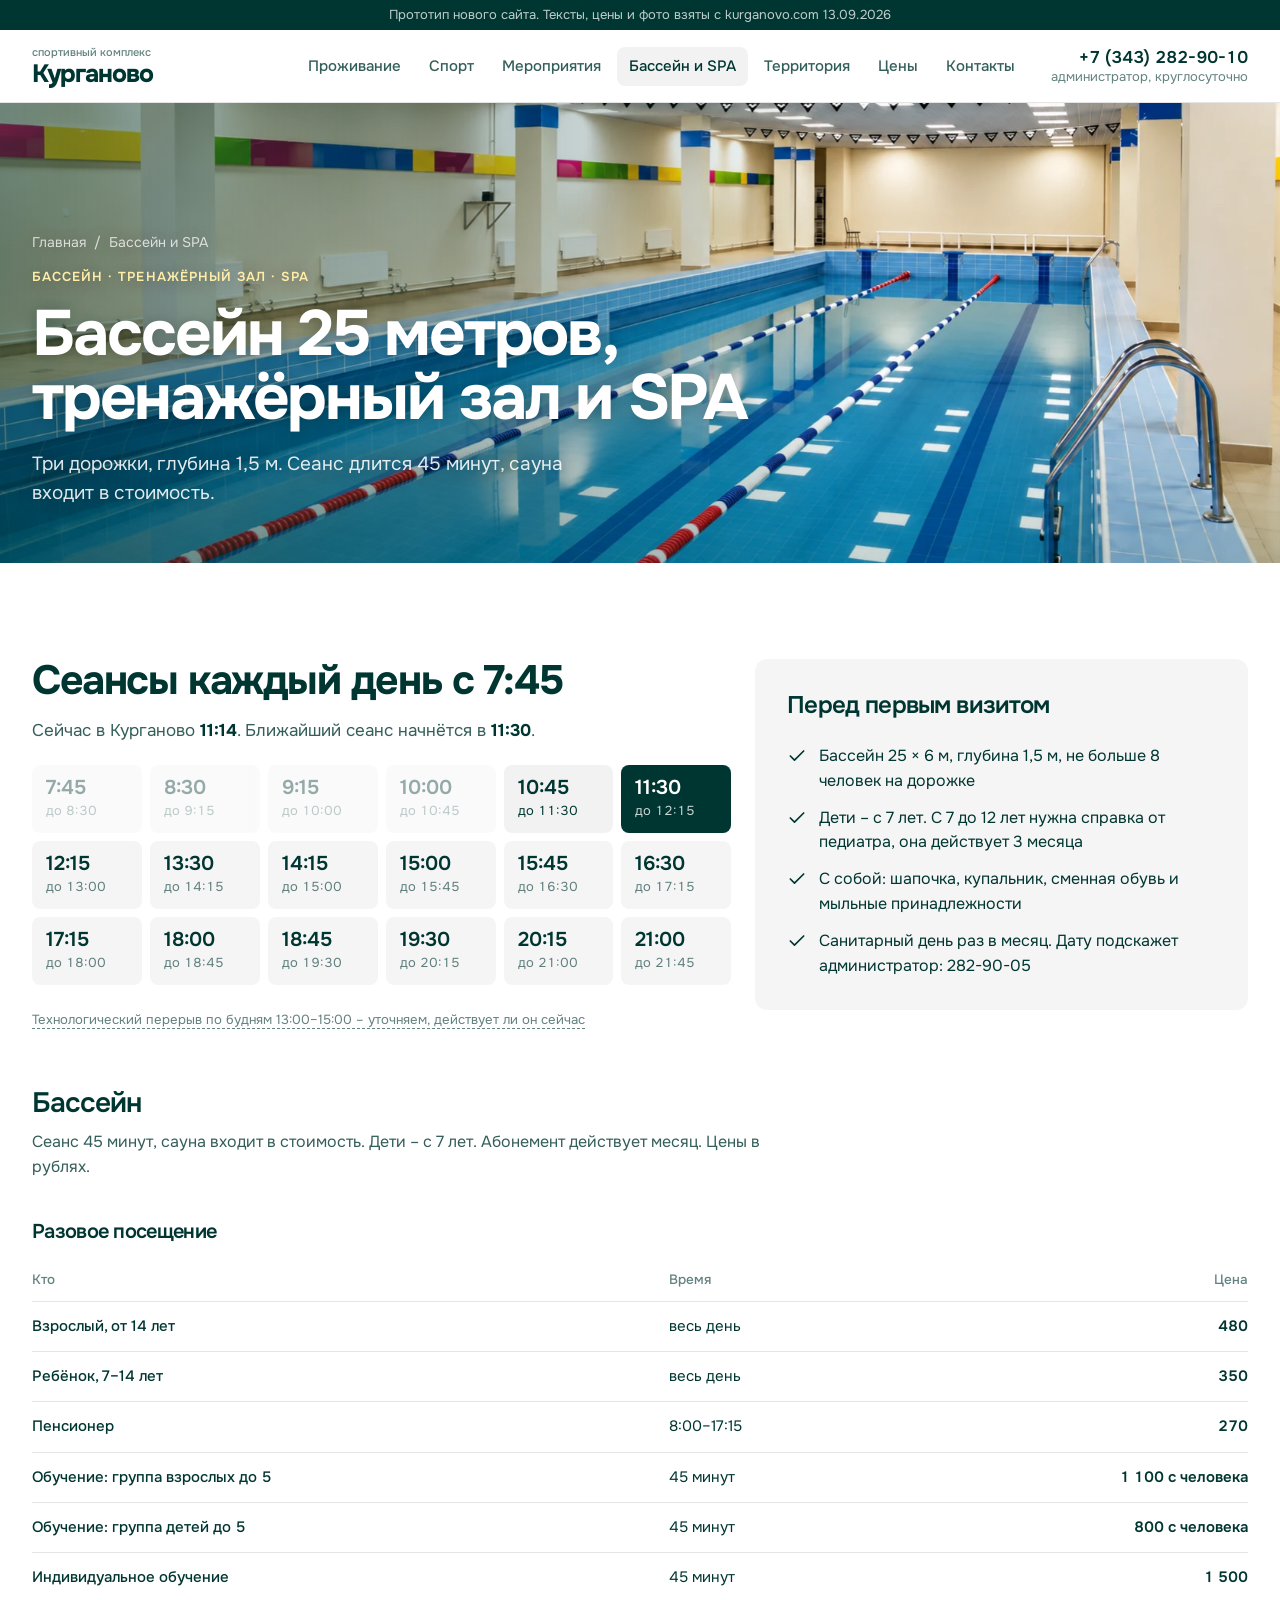
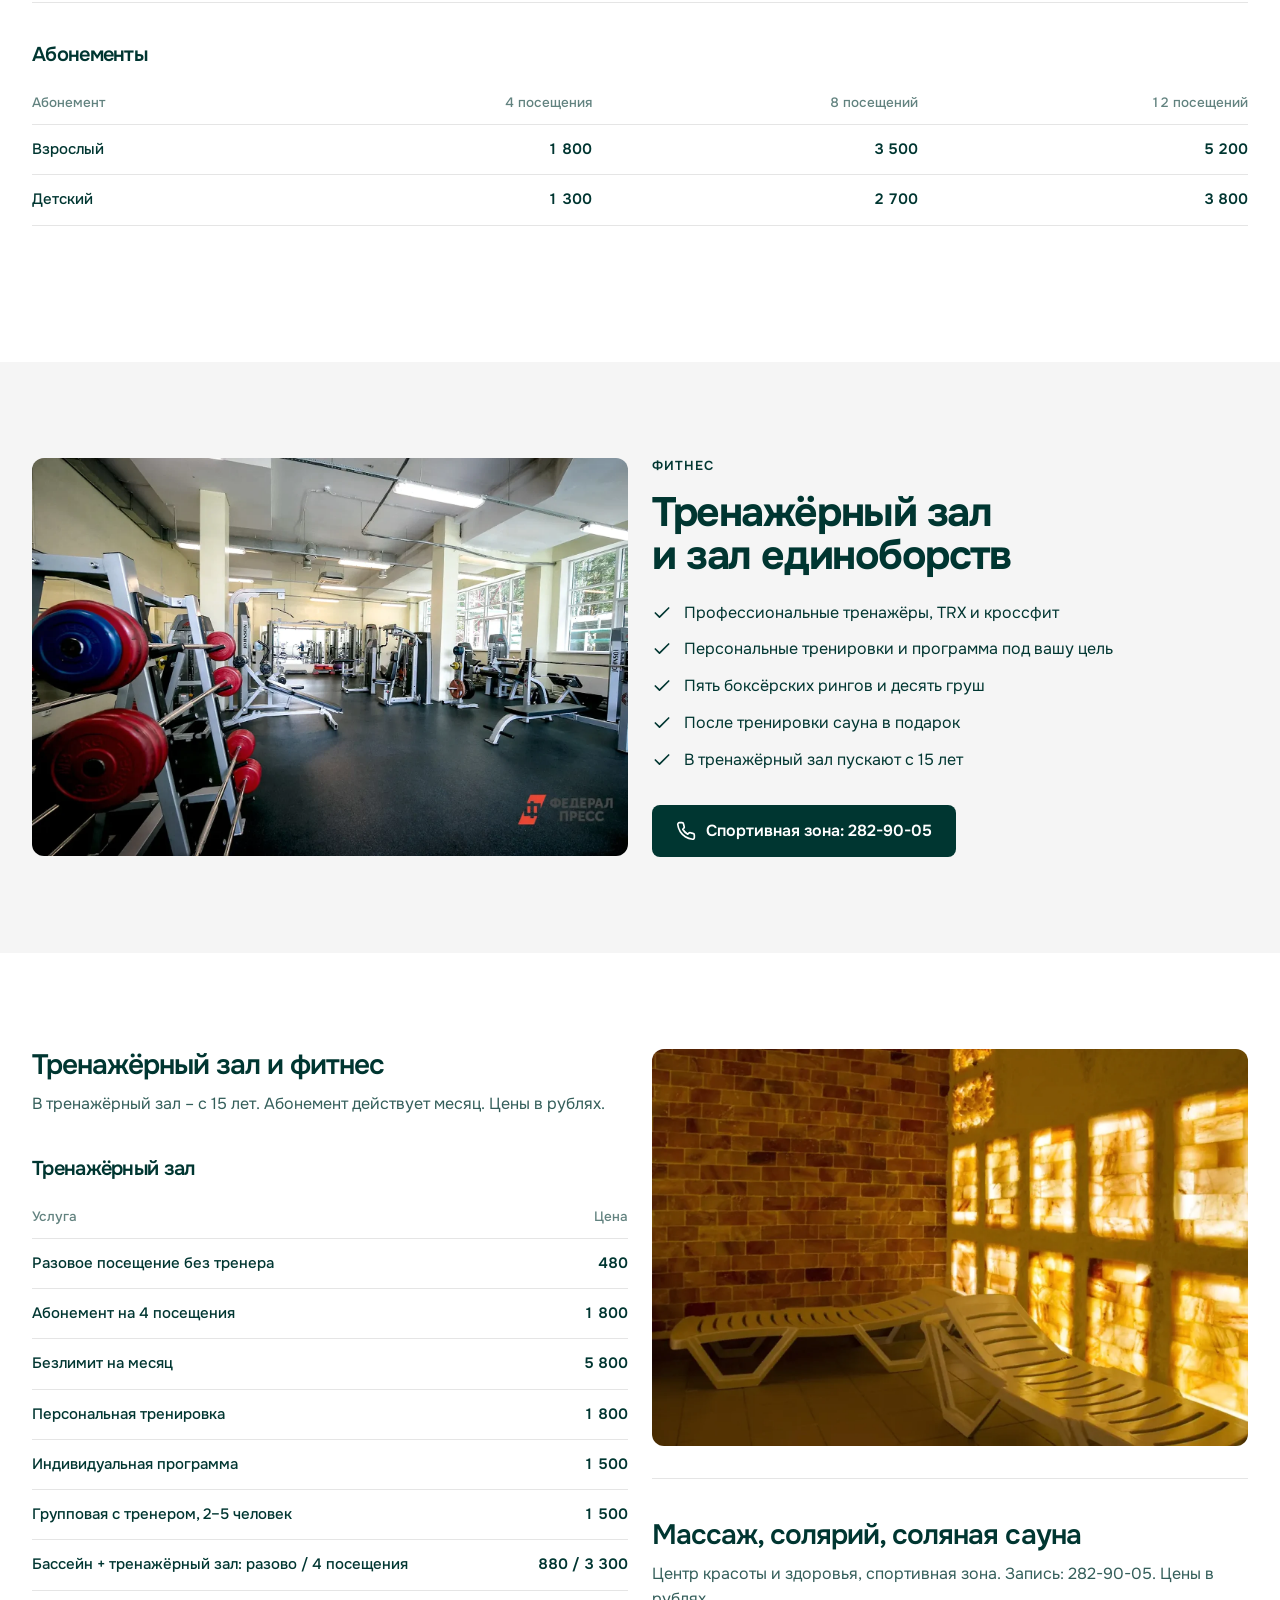
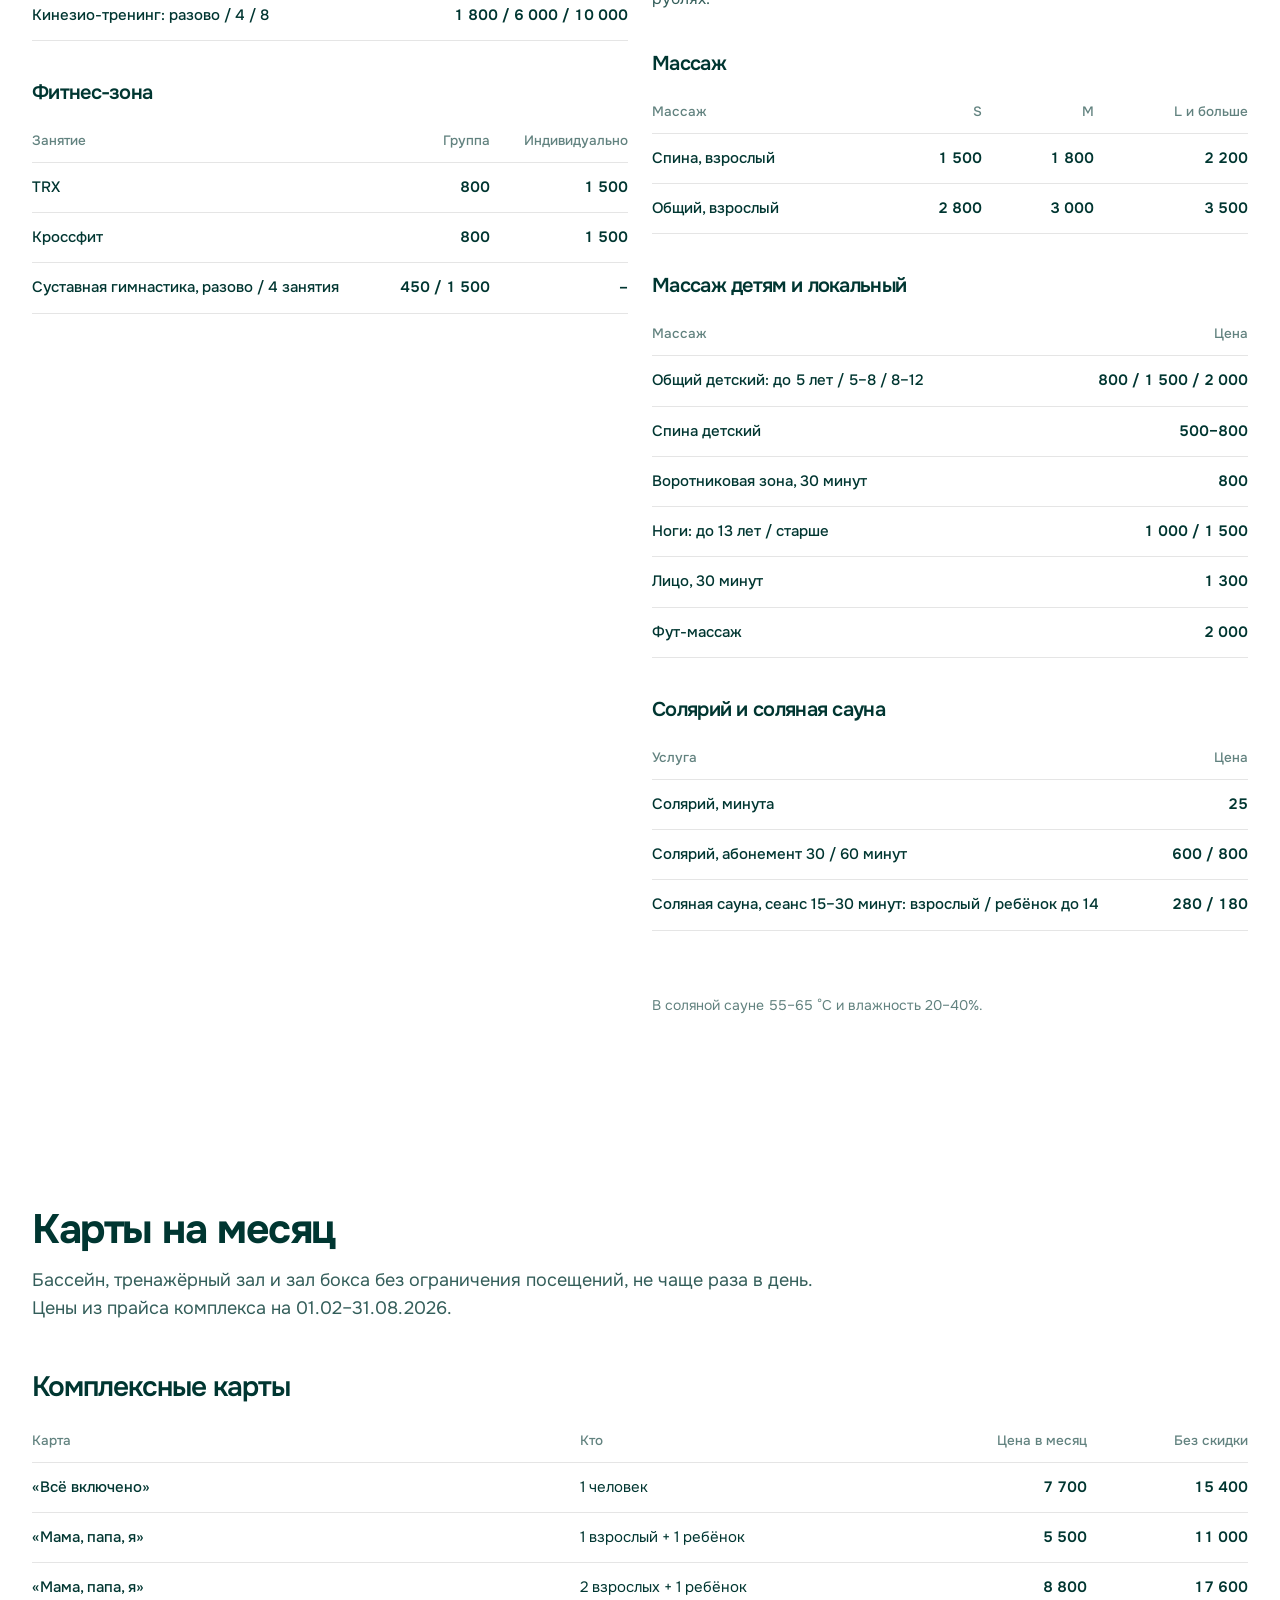
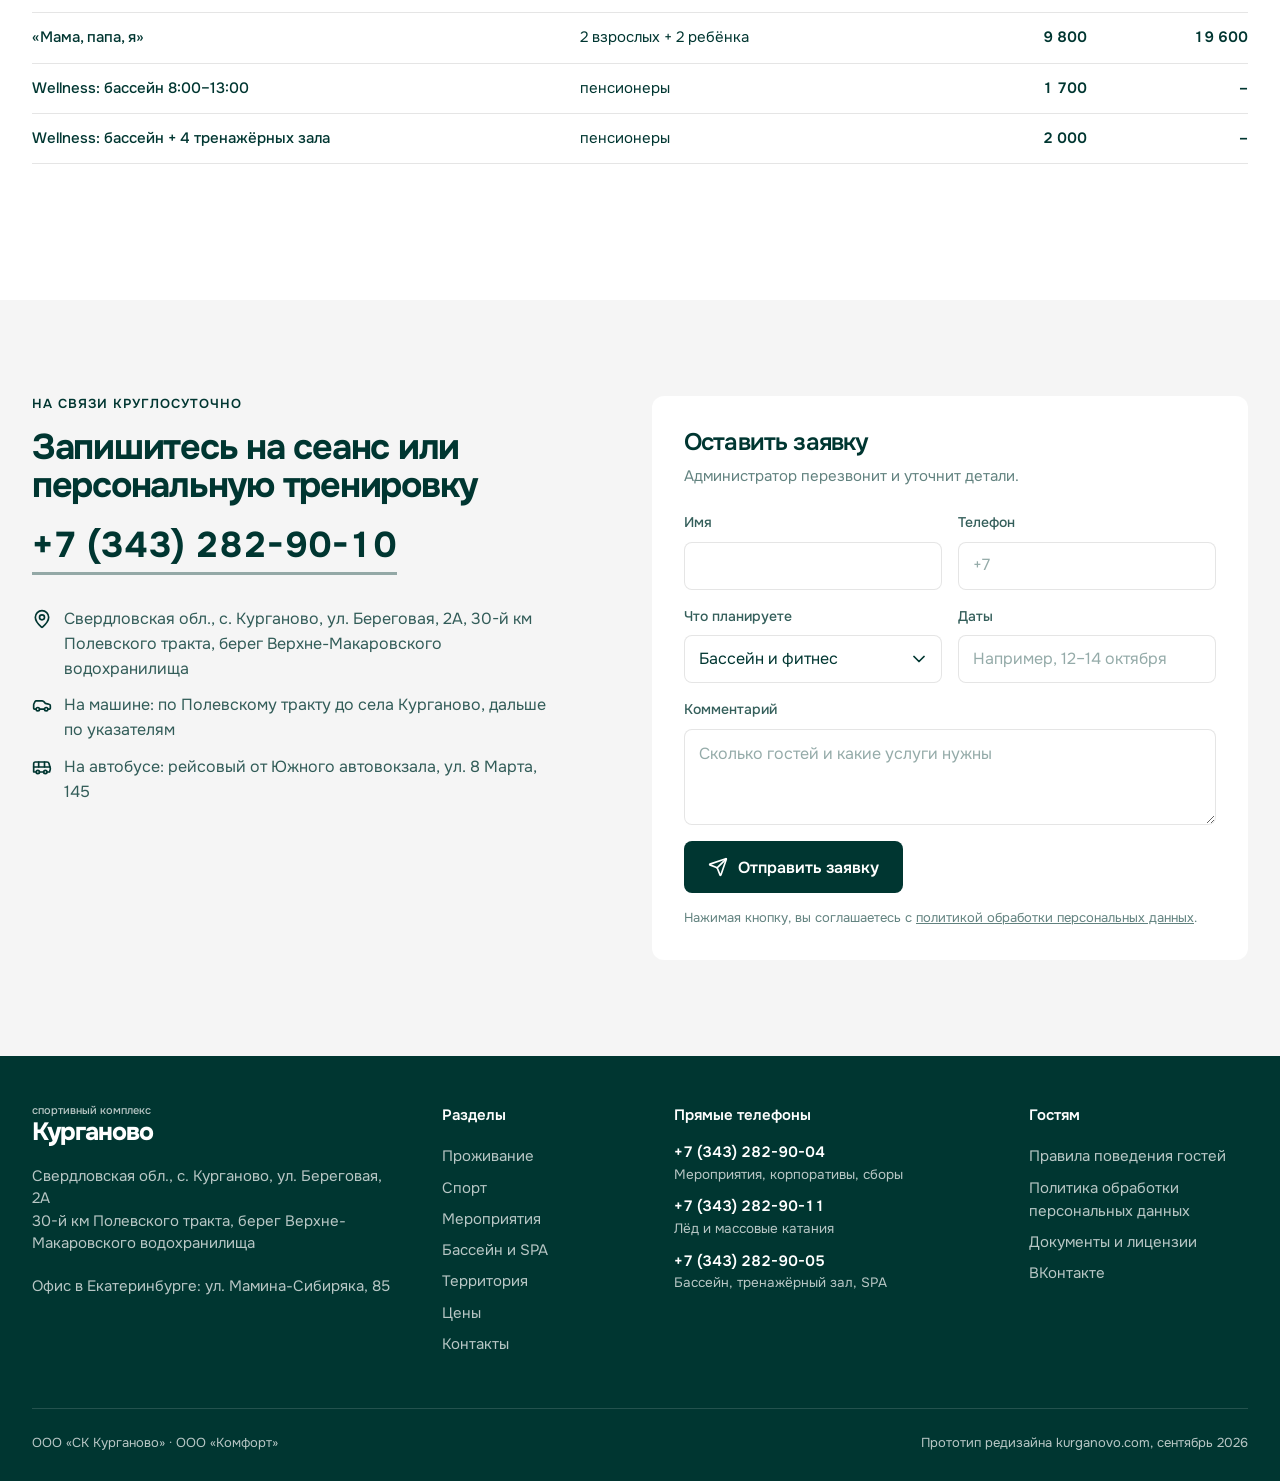
==== commit 69a4d450: "lighter hero overlay, typo" ====
--- a/bassein.html
+++ b/bassein.html
@@ -15,7 +15,7 @@
 <meta name="theme-color" content="#003631">
 <link rel="preload" href="assets/fonts/onest-cyrillic.woff2" as="font" type="font/woff2" crossorigin>
 <link rel="preload" as="image" href="assets/img/pool-hero-v3.webp" imagesrcset="assets/img/pool-hero-v3-900.webp 900w, assets/img/pool-hero-v3.webp 1672w" imagesizes="100vw" fetchpriority="high">
-<link rel="stylesheet" href="assets/site.css?v=mufhz6h7">
+<link rel="stylesheet" href="assets/site.css?v=mufi4ttk">
 <script>document.documentElement.classList.add('js');if(/[?&]still/.test(location.search))document.documentElement.classList.add('still')</script>
 </head>
 <body>
@@ -122,6 +122,6 @@
   </div>
 </footer>
 <div class="toast" role="status" aria-live="polite"></div>
-<script src="assets/app.js?v=mufhz6h7" defer></script>
+<script src="assets/app.js?v=mufi4ttk" defer></script>
 </body>
 </html>
--- a/assets/site.css
+++ b/assets/site.css
@@ -115,7 +115,7 @@
 .phero{min-height:460px}
 .hero-img{position:absolute;inset:0;width:100%;height:100%;object-fit:cover;z-index:-2;animation:kb 26s ease-out both}
 @keyframes kb{from{transform:scale(1.08)}to{transform:scale(1)}}
-.hero::after,.phero::after{content:'';position:absolute;inset:0;z-index:-1;background:linear-gradient(90deg,rgba(0,54,49,.8) 0%,rgba(0,54,49,.5) 42%,rgba(0,54,49,.08) 72%),linear-gradient(0deg,rgba(0,54,49,.4) 0%,transparent 50%)}
+.hero::after,.phero::after{content:'';position:absolute;inset:0;z-index:-1;background:linear-gradient(90deg,rgba(0,54,49,.55) 0%,rgba(0,54,49,.28) 40%,rgba(0,54,49,0) 66%),linear-gradient(0deg,rgba(0,54,49,.22) 0%,transparent 40%)}
 .hero .wrap,.phero .wrap{position:relative;width:100%;z-index:1}
 .hero .wrap{padding-block:72px}
 .phero .wrap{padding-block:96px 56px}
@@ -437,7 +437,7 @@
   .g{grid-template-columns:minmax(0,1fr)}
   .g>*{grid-column:auto!important}
   .hero .wrap{padding-block:32px}
-  .hero::after,.phero::after{background:linear-gradient(0deg,rgba(0,54,49,.95) 0%,rgba(0,54,49,.78) 55%,rgba(0,54,49,.35) 100%)}
+  .hero::after,.phero::after{background:linear-gradient(0deg,rgba(0,54,49,.72) 0%,rgba(0,54,49,.45) 55%,rgba(0,54,49,.12) 100%)}
   .hero-lead{font-size:17px}
   .hero-cta .btn{flex:1 1 100%}
   .hero-facts{gap:20px 32px;margin-top:40px}
@@ -508,3 +508,5 @@
 .form select{padding-right:40px;background:#fff url("data:image/svg+xml,%3Csvg xmlns='http://www.w3.org/2000/svg' width='12' height='8' fill='none' stroke='%23003631' stroke-width='1.75' stroke-linecap='round' stroke-linejoin='round'%3E%3Cpath d='M1 1.5l5 5 5-5'/%3E%3C/svg%3E") no-repeat right 16px center;cursor:pointer}
 .hero,.phero{background-size:cover;background-position:center}
 .phero .validity{color:var(--ink)}
+.hero h1,.phero h1,.hero-lead,.hero .kicker,.phero .kicker,.crumbs{text-shadow:0 1px 16px rgba(0,30,27,.35)}
+.lhero .hero-lead,.lhero .crumbs{text-shadow:none}
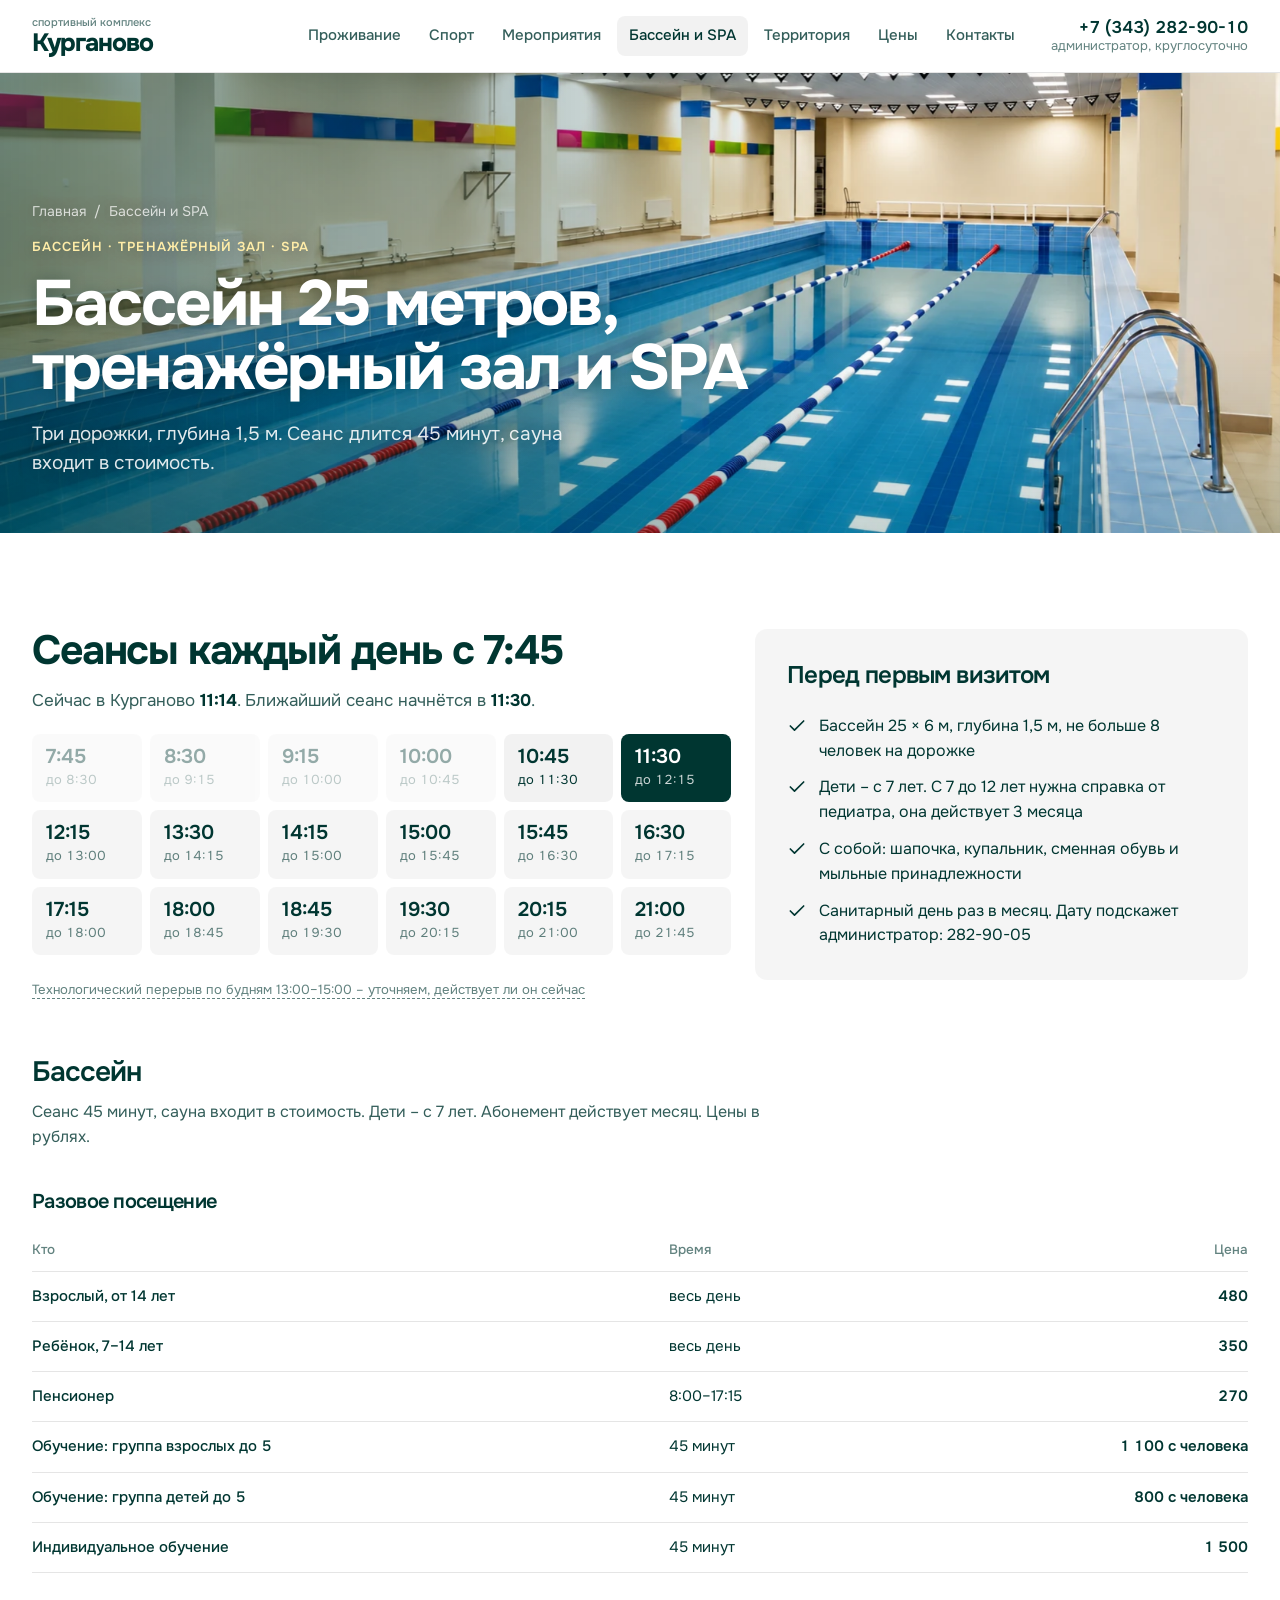
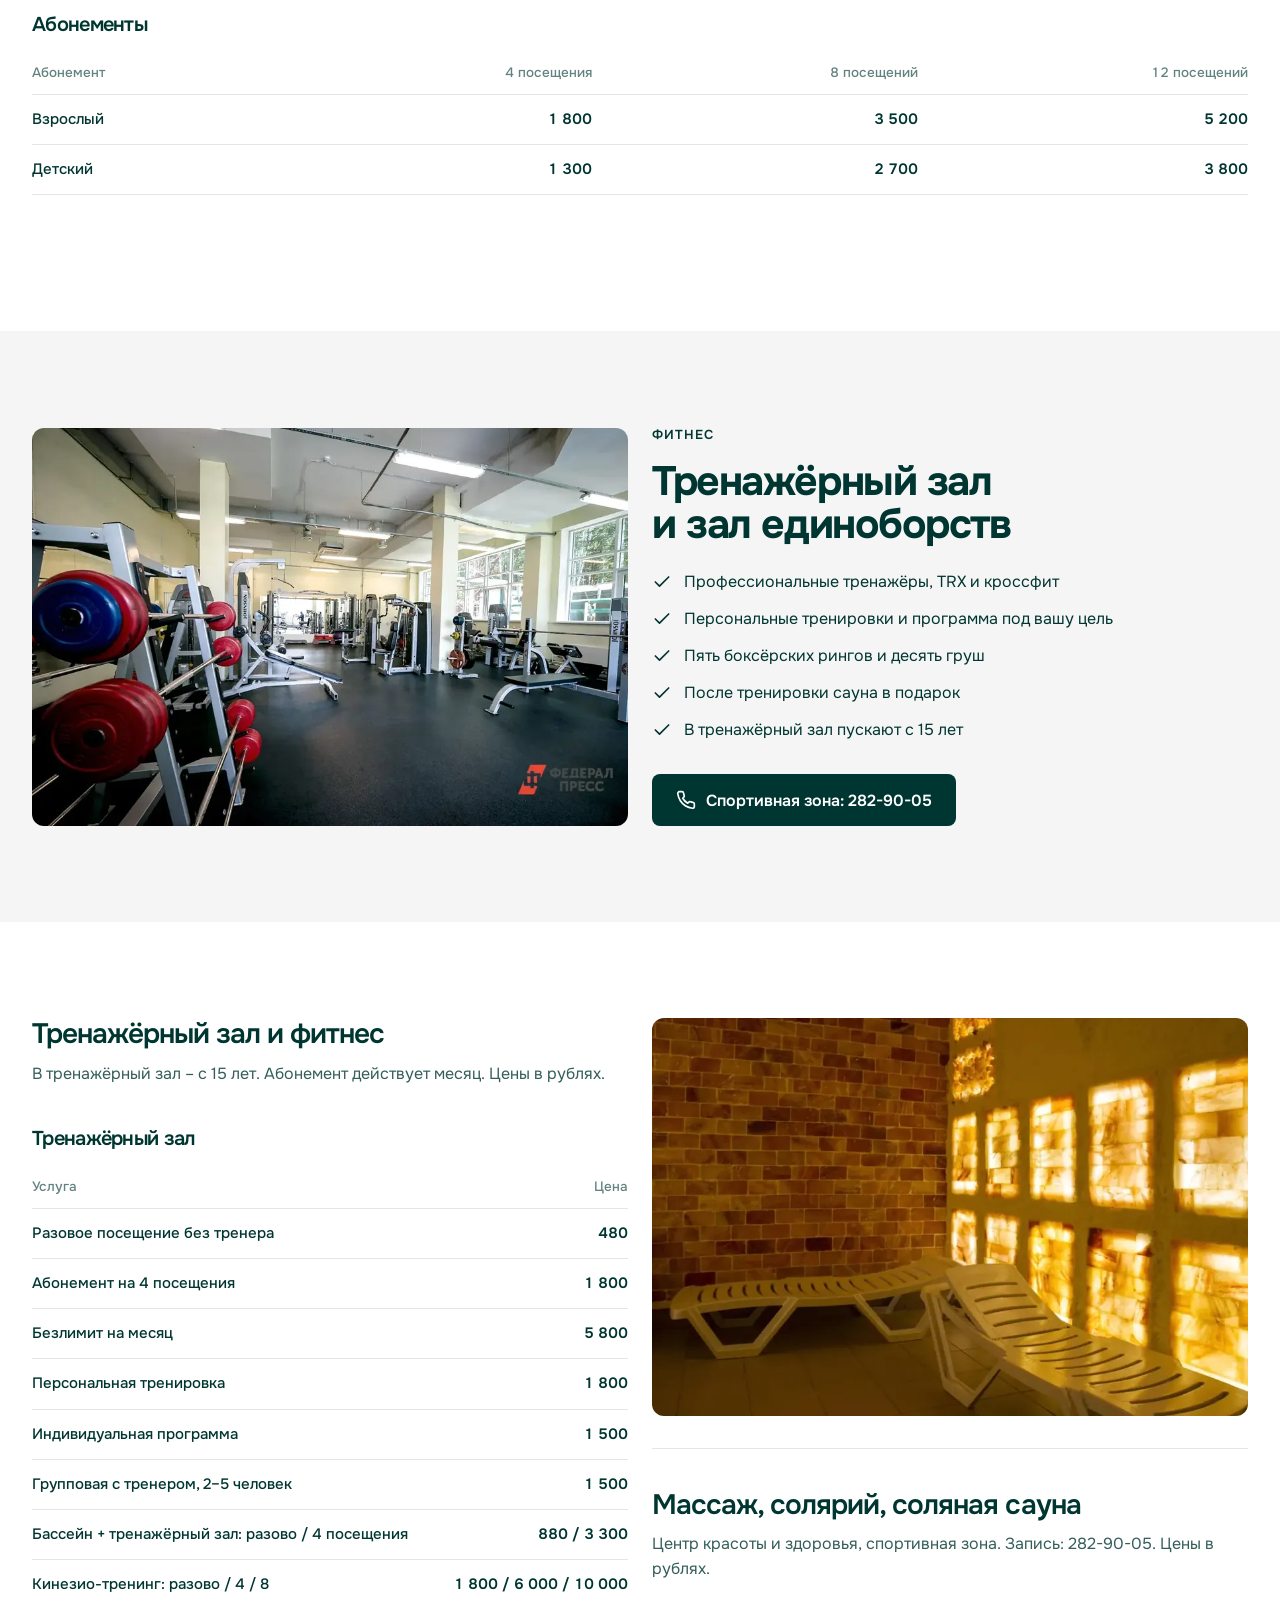
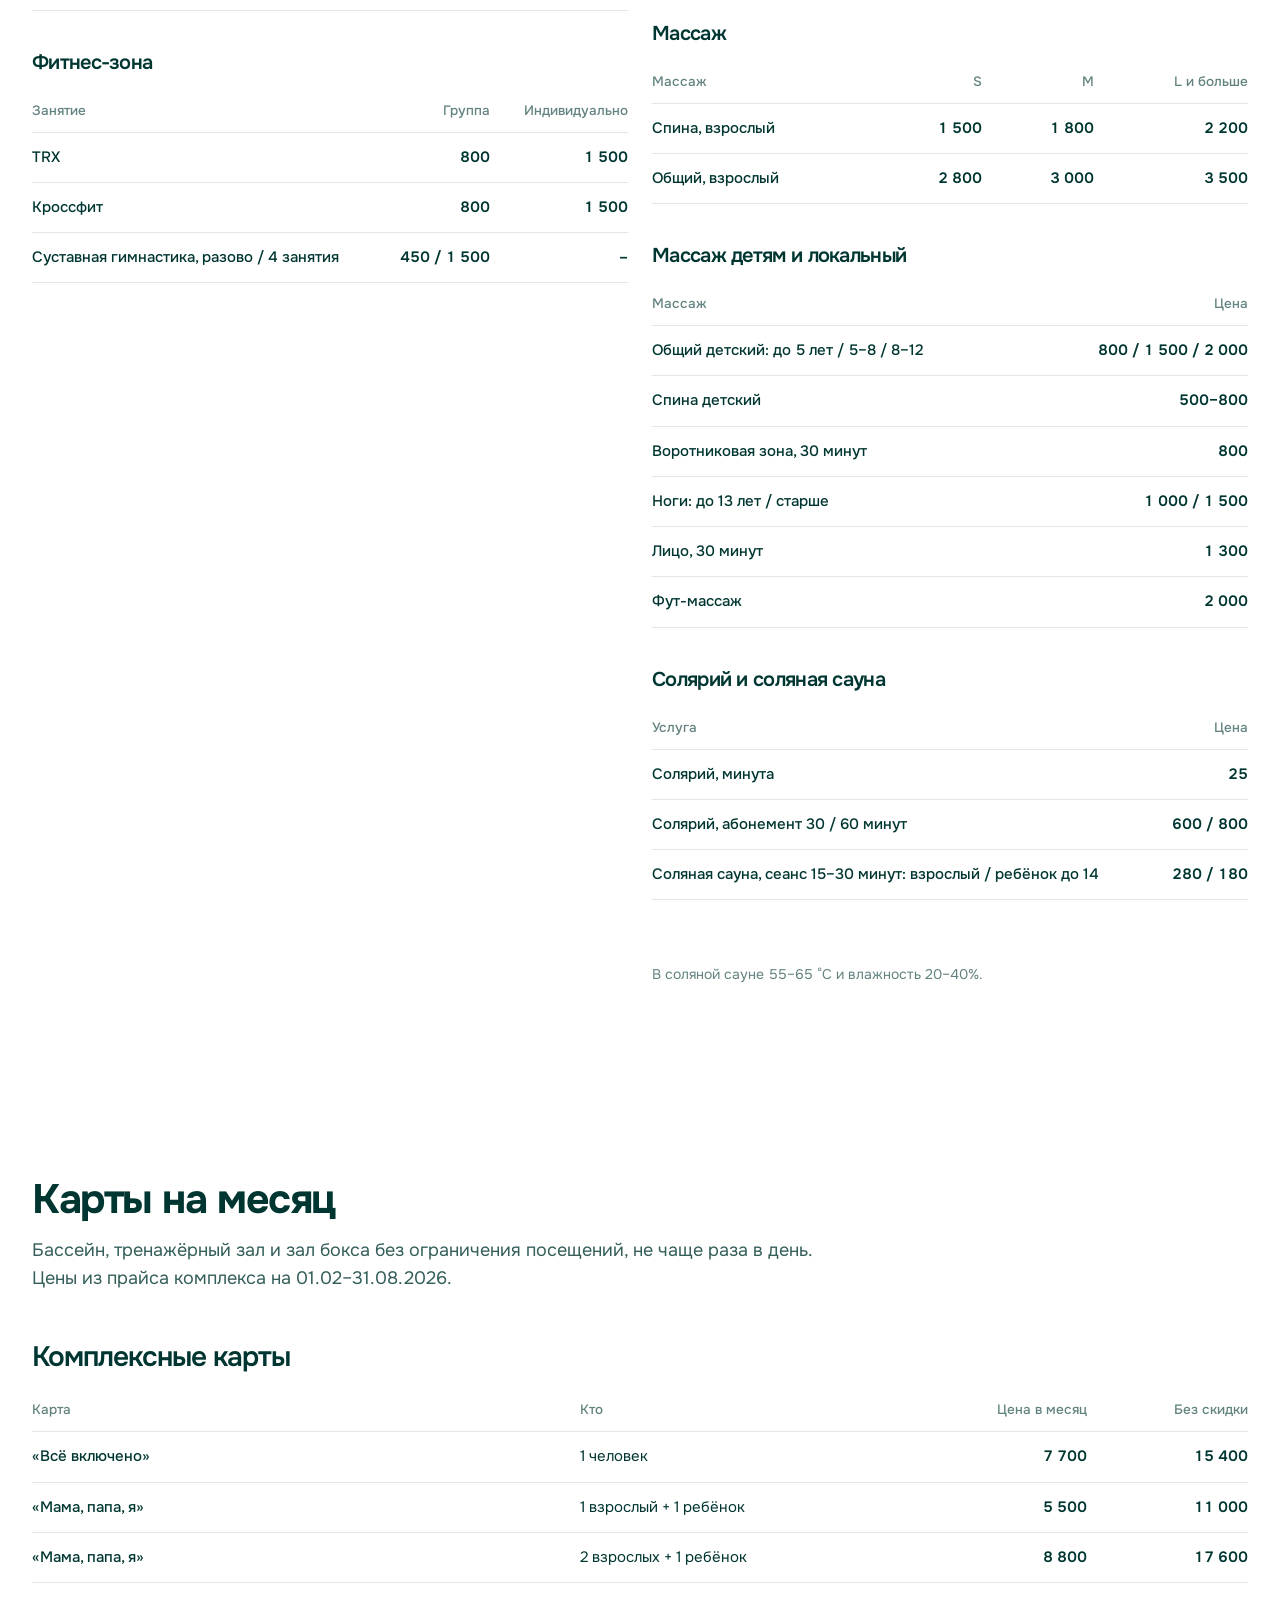
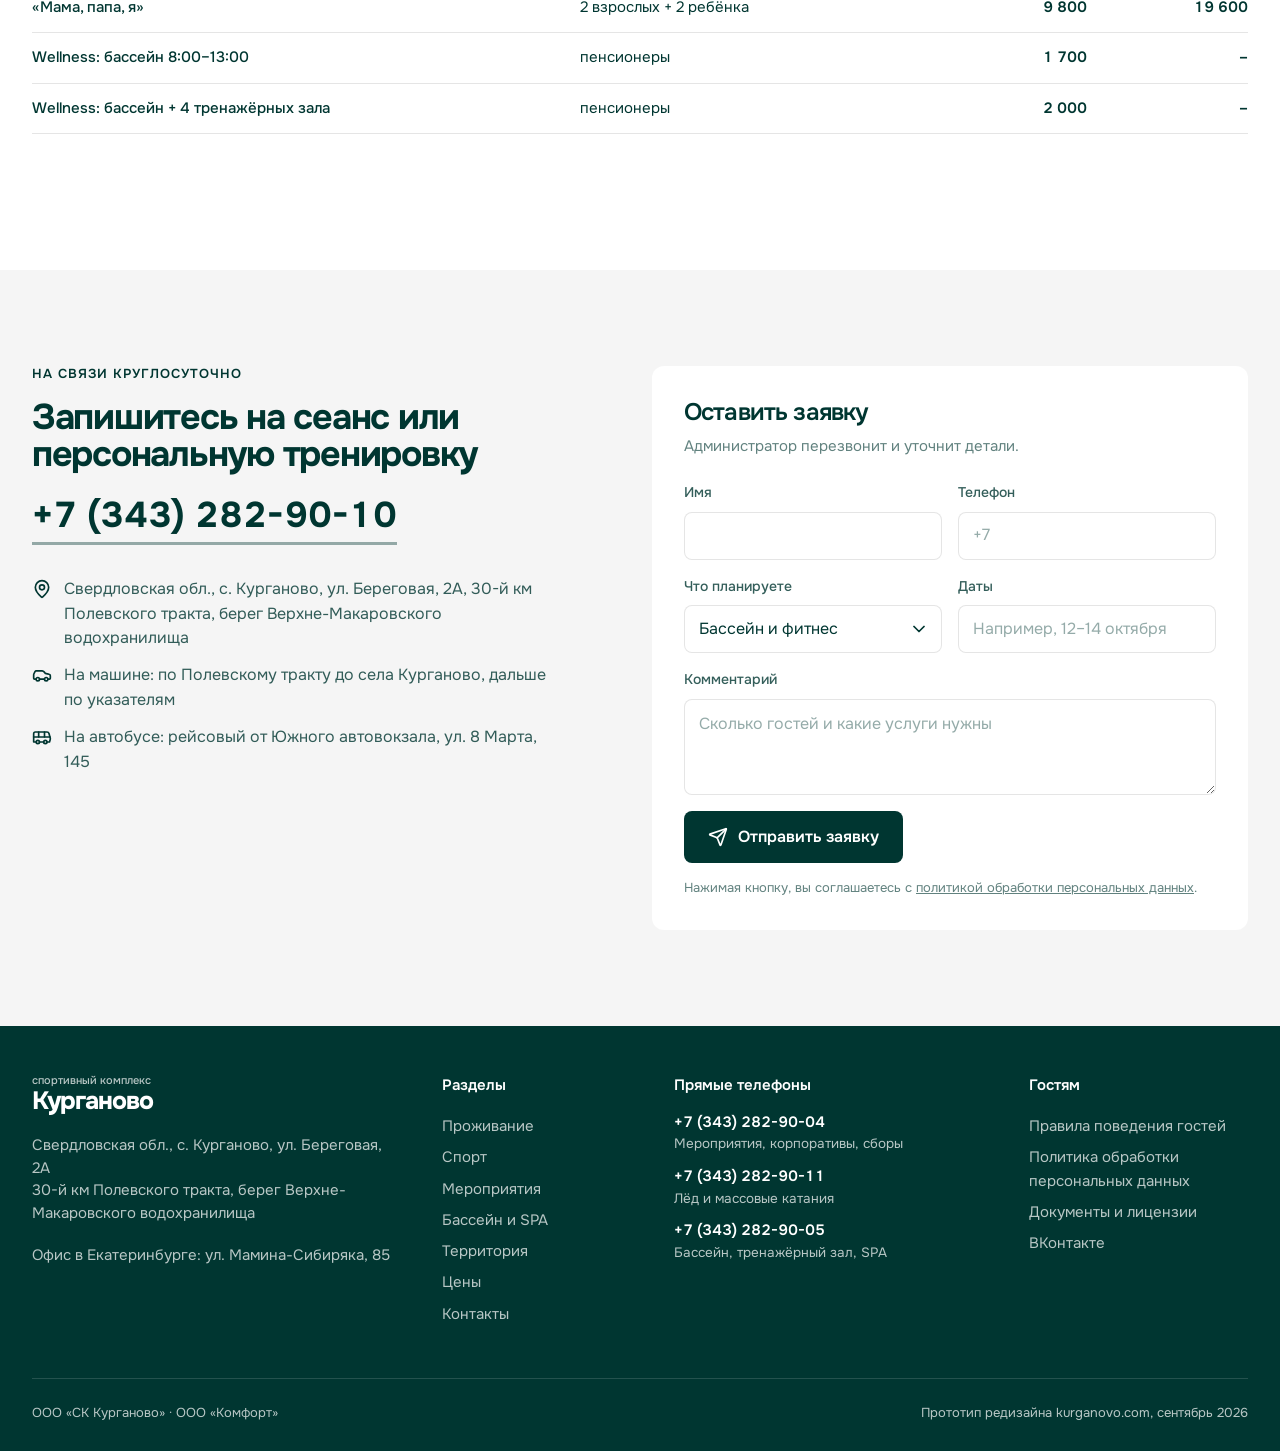
==== commit eec41297: "turnkey camps block, messenger slot, mobile image srcset, hero panel back, partners band, mobile fix" ====
--- a/bassein.html
+++ b/bassein.html
@@ -15,12 +15,11 @@
 <meta name="theme-color" content="#003631">
 <link rel="preload" href="assets/fonts/onest-cyrillic.woff2" as="font" type="font/woff2" crossorigin>
 <link rel="preload" as="image" href="assets/img/pool-hero-v3.webp" imagesrcset="assets/img/pool-hero-v3-900.webp 900w, assets/img/pool-hero-v3.webp 1672w" imagesizes="100vw" fetchpriority="high">
-<link rel="stylesheet" href="assets/site.css?v=mufi4ttk">
+<link rel="stylesheet" href="assets/site.css?v=mufinmrz">
 <script>document.documentElement.classList.add('js');if(/[?&]still/.test(location.search))document.documentElement.classList.add('still')</script>
 </head>
 <body>
 <div class="progress" aria-hidden="true"></div>
-<div class="proto">Прототип нового сайта. Тексты, цены и фото взяты с kurganovo.com 13.09.2026</div>
 <header class="hdr">
   <div class="wrap hdr-in">
     <a class="wordmark" href="index.html" aria-label="Курганово, на главную"><small>спортивный комплекс</small><b>Курганово</b></a>
@@ -62,7 +61,7 @@
 
 <section class="sec dark">
   <div class="wrap g peak-g">
-    <div class="s6 rv"><div class="ph ar32"><img src="assets/img/gym.webp" alt="Тренажёрный зал со свободными весами" loading="lazy" decoding="async"></div></div>
+    <div class="s6 rv"><div class="ph ar32"><img src="assets/img/gym.webp" srcset="assets/img/gym-900.webp 900w, assets/img/gym.webp 1600w" sizes="(max-width: 760px) 100vw, 50vw" alt="Тренажёрный зал со свободными весами" loading="lazy" decoding="async"></div></div>
     <div class="s6 rv">
       <p class="kicker">Фитнес</p>
       <h2>Тренажёрный зал и зал единоборств</h2>
@@ -75,7 +74,7 @@
 <section class="sec">
   <div class="wrap g">
     <div class="s6 rv"><section class="pblock" id="trenazher"><h3 class="ptitle">Тренажёрный зал и фитнес</h3><p class="pnote">В тренажёрный зал – с 15 лет. Абонемент действует месяц. Цены в рублях.</p><h3 class="tcap">Тренажёрный зал</h3><div class="twrap"><table class="ptable"><thead><tr><th>Услуга</th><th class="num">Цена</th></tr></thead><tbody><tr><td data-l="Услуга">Разовое посещение без тренера</td><td data-l="Цена" class="num">480</td></tr><tr><td data-l="Услуга">Абонемент на 4 посещения</td><td data-l="Цена" class="num">1 800</td></tr><tr><td data-l="Услуга">Безлимит на месяц</td><td data-l="Цена" class="num">5 800</td></tr><tr><td data-l="Услуга">Персональная тренировка</td><td data-l="Цена" class="num">1 800</td></tr><tr><td data-l="Услуга">Индивидуальная программа</td><td data-l="Цена" class="num">1 500</td></tr><tr><td data-l="Услуга">Групповая с тренером, 2–5 человек</td><td data-l="Цена" class="num">1 500</td></tr><tr><td data-l="Услуга">Бассейн + тренажёрный зал: разово / 4 посещения</td><td data-l="Цена" class="num">880 / 3 300</td></tr><tr><td data-l="Услуга">Кинезио-тренинг: разово / 4 / 8</td><td data-l="Цена" class="num">1 800 / 6 000 / 10 000</td></tr></tbody></table></div><h3 class="tcap">Фитнес-зона</h3><div class="twrap"><table class="ptable"><thead><tr><th>Занятие</th><th class="num">Группа</th><th class="num">Индивидуально</th></tr></thead><tbody><tr><td data-l="Занятие">TRX</td><td data-l="Группа" class="num">800</td><td data-l="Индивидуально" class="num">1 500</td></tr><tr><td data-l="Занятие">Кроссфит</td><td data-l="Группа" class="num">800</td><td data-l="Индивидуально" class="num">1 500</td></tr><tr><td data-l="Занятие">Суставная гимнастика, разово / 4 занятия</td><td data-l="Группа" class="num">450 / 1 500</td><td data-l="Индивидуально" class="num">–</td></tr></tbody></table></div></section></div>
-    <div class="s6 rv"><div class="ph ar32" style="margin-bottom:32px"><img src="assets/img/salt-sauna.webp" alt="Соляная сауна с подсвеченными соляными блоками" loading="lazy" decoding="async"></div><section class="pblock" id="spa"><h3 class="ptitle">Массаж, солярий, соляная сауна</h3><p class="pnote">Центр красоты и здоровья, спортивная зона. Запись: 282-90-05. Цены в рублях.</p><h3 class="tcap">Массаж</h3><div class="twrap"><table class="ptable"><thead><tr><th>Массаж</th><th class="num">S</th><th class="num">M</th><th class="num">L и больше</th></tr></thead><tbody><tr><td data-l="Массаж">Спина, взрослый</td><td data-l="S" class="num">1 500</td><td data-l="M" class="num">1 800</td><td data-l="L и больше" class="num">2 200</td></tr><tr><td data-l="Массаж">Общий, взрослый</td><td data-l="S" class="num">2 800</td><td data-l="M" class="num">3 000</td><td data-l="L и больше" class="num">3 500</td></tr></tbody></table></div><h3 class="tcap">Массаж детям и локальный</h3><div class="twrap"><table class="ptable"><thead><tr><th>Массаж</th><th class="num">Цена</th></tr></thead><tbody><tr><td data-l="Массаж">Общий детский: до 5 лет / 5–8 / 8–12</td><td data-l="Цена" class="num">800 / 1 500 / 2 000</td></tr><tr><td data-l="Массаж">Спина детский</td><td data-l="Цена" class="num">500–800</td></tr><tr><td data-l="Массаж">Воротниковая зона, 30 минут</td><td data-l="Цена" class="num">800</td></tr><tr><td data-l="Массаж">Ноги: до 13 лет / старше</td><td data-l="Цена" class="num">1 000 / 1 500</td></tr><tr><td data-l="Массаж">Лицо, 30 минут</td><td data-l="Цена" class="num">1 300</td></tr><tr><td data-l="Массаж">Фут-массаж</td><td data-l="Цена" class="num">2 000</td></tr></tbody></table></div><h3 class="tcap">Солярий и соляная сауна</h3><div class="twrap"><table class="ptable"><thead><tr><th>Услуга</th><th class="num">Цена</th></tr></thead><tbody><tr><td data-l="Услуга">Солярий, минута</td><td data-l="Цена" class="num">25</td></tr><tr><td data-l="Услуга">Солярий, абонемент 30 / 60 минут</td><td data-l="Цена" class="num">600 / 800</td></tr><tr><td data-l="Услуга">Соляная сауна, сеанс 15–30 минут: взрослый / ребёнок до 14</td><td data-l="Цена" class="num">280 / 180</td></tr></tbody></table></div></section><p class="note">В соляной сауне 55–65 °C и влажность 20–40%.</p></div>
+    <div class="s6 rv"><div class="ph ar32" style="margin-bottom:32px"><img src="assets/img/salt-sauna.webp" srcset="assets/img/salt-sauna-900.webp 900w, assets/img/salt-sauna.webp 1600w" sizes="(max-width: 760px) 100vw, 50vw" alt="Соляная сауна с подсвеченными соляными блоками" loading="lazy" decoding="async"></div><section class="pblock" id="spa"><h3 class="ptitle">Массаж, солярий, соляная сауна</h3><p class="pnote">Центр красоты и здоровья, спортивная зона. Запись: 282-90-05. Цены в рублях.</p><h3 class="tcap">Массаж</h3><div class="twrap"><table class="ptable"><thead><tr><th>Массаж</th><th class="num">S</th><th class="num">M</th><th class="num">L и больше</th></tr></thead><tbody><tr><td data-l="Массаж">Спина, взрослый</td><td data-l="S" class="num">1 500</td><td data-l="M" class="num">1 800</td><td data-l="L и больше" class="num">2 200</td></tr><tr><td data-l="Массаж">Общий, взрослый</td><td data-l="S" class="num">2 800</td><td data-l="M" class="num">3 000</td><td data-l="L и больше" class="num">3 500</td></tr></tbody></table></div><h3 class="tcap">Массаж детям и локальный</h3><div class="twrap"><table class="ptable"><thead><tr><th>Массаж</th><th class="num">Цена</th></tr></thead><tbody><tr><td data-l="Массаж">Общий детский: до 5 лет / 5–8 / 8–12</td><td data-l="Цена" class="num">800 / 1 500 / 2 000</td></tr><tr><td data-l="Массаж">Спина детский</td><td data-l="Цена" class="num">500–800</td></tr><tr><td data-l="Массаж">Воротниковая зона, 30 минут</td><td data-l="Цена" class="num">800</td></tr><tr><td data-l="Массаж">Ноги: до 13 лет / старше</td><td data-l="Цена" class="num">1 000 / 1 500</td></tr><tr><td data-l="Массаж">Лицо, 30 минут</td><td data-l="Цена" class="num">1 300</td></tr><tr><td data-l="Массаж">Фут-массаж</td><td data-l="Цена" class="num">2 000</td></tr></tbody></table></div><h3 class="tcap">Солярий и соляная сауна</h3><div class="twrap"><table class="ptable"><thead><tr><th>Услуга</th><th class="num">Цена</th></tr></thead><tbody><tr><td data-l="Услуга">Солярий, минута</td><td data-l="Цена" class="num">25</td></tr><tr><td data-l="Услуга">Солярий, абонемент 30 / 60 минут</td><td data-l="Цена" class="num">600 / 800</td></tr><tr><td data-l="Услуга">Соляная сауна, сеанс 15–30 минут: взрослый / ребёнок до 14</td><td data-l="Цена" class="num">280 / 180</td></tr></tbody></table></div></section><p class="note">В соляной сауне 55–65 °C и влажность 20–40%.</p></div>
   </div>
 </section>
 
@@ -92,6 +91,7 @@
       <p class="kicker">На связи круглосуточно</p>
       <h2>Запишитесь на сеанс или персональную тренировку</h2>
       <a class="cta-phone" href="tel:+73432829010">+7 (343) 282-90-10</a>
+      
       <ul class="cta-list">
         <li><svg class="ic" viewBox="0 0 24 24" aria-hidden="true"><path d="M20 10c0 4.993-5.539 10.193-7.399 11.799a1 1 0 0 1-1.202 0C9.539 20.193 4 14.993 4 10a8 8 0 0 1 16 0" /> <circle cx="12" cy="10" r="3" /></svg><span>Свердловская обл., с. Курганово, ул. Береговая, 2А, 30-й км Полевского тракта, берег Верхне-Макаровского водохранилища</span></li>
         <li><svg class="ic" viewBox="0 0 24 24" aria-hidden="true"><path d="M19 17h2c.6 0 1-.4 1-1v-3c0-.9-.7-1.7-1.5-1.9C18.7 10.6 16 10 16 10s-1.3-1.4-2.2-2.3c-.5-.4-1.1-.7-1.8-.7H5c-.6 0-1.1.4-1.4.9l-1.4 2.9A3.7 3.7 0 0 0 2 12v4c0 .6.4 1 1 1h2" /> <circle cx="7" cy="17" r="2" /> <path d="M9 17h6" /> <circle cx="17" cy="17" r="2" /></svg><span>На машине: по Полевскому тракту до села Курганово, дальше по указателям</span></li>
@@ -122,6 +122,6 @@
   </div>
 </footer>
 <div class="toast" role="status" aria-live="polite"></div>
-<script src="assets/app.js?v=mufi4ttk" defer></script>
+<script src="assets/app.js?v=mufinmrz" defer></script>
 </body>
 </html>
--- a/assets/site.css
+++ b/assets/site.css
@@ -120,7 +120,7 @@
 .hero .wrap{padding-block:72px}
 .phero .wrap{padding-block:96px 56px}
 .hero h1{max-width:760px}
-.hero-panel{max-width:690px}
+.hero-panel{max-width:660px;padding:clamp(28px,3.6vw,48px);border:1px solid rgba(255,255,255,.14);border-radius:var(--r3);background:rgba(0,54,49,.72);-webkit-backdrop-filter:blur(8px);backdrop-filter:blur(8px)}
 .hero-panel h1{font-size:clamp(40px,5vw,64px)}
 .phero h1{max-width:820px}
 .hero-lead{margin-top:20px;max-width:580px;font-size:19px;line-height:1.5;color:rgba(255,255,255,.88)}
@@ -228,10 +228,9 @@
 .map-detail .map-detail-meta{position:relative;margin-top:2px!important;color:#fff!important;font-size:13px;font-weight:650;letter-spacing:.06em;text-transform:uppercase}.map-detail-features{position:relative;display:grid;gap:9px;margin-top:24px;padding-top:20px;border-top:1px solid var(--line-inv)}.map-detail-features li{position:relative;padding-left:18px;color:var(--ink2);font-size:14px;line-height:1.35}.map-detail-features li::before{content:'';position:absolute;left:0;top:.5em;width:7px;height:7px;border-radius:50%;background:var(--accent)}
 
 /* клиенты */
-.clients .kicker{color:var(--ink);text-align:center;margin-bottom:28px;font-size:15px}
 .marquee{overflow:hidden;-webkit-mask-image:linear-gradient(90deg,transparent,#000 8%,#000 92%,transparent);mask-image:linear-gradient(90deg,transparent,#000 8%,#000 92%,transparent)}
-.marquee-track{display:flex;gap:56px;width:max-content;animation:mq 48s linear infinite}
-.marquee-track span{font:600 26px/1.2 var(--f-head);color:var(--ink3);white-space:nowrap}
+.marquee-track{display:flex;gap:0;width:max-content;animation:mq 48s linear infinite}
+.marquee-track span{display:flex;align-items:center;font:600 22px/1.2 var(--f-head);color:var(--ink);white-space:nowrap}.marquee-track span::after{content:'';width:6px;height:6px;margin:0 32px;border-radius:50%;background:var(--cream);box-shadow:0 0 0 1px rgba(0,54,49,.25)}
 .marquee:hover .marquee-track{animation-play-state:paused}
 @keyframes mq{to{transform:translateX(-50%)}}
 
@@ -510,3 +509,69 @@
 .phero .validity{color:var(--ink)}
 .hero h1,.phero h1,.hero-lead,.hero .kicker,.phero .kicker,.crumbs{text-shadow:0 1px 16px rgba(0,30,27,.35)}
 .lhero .hero-lead,.lhero .crumbs{text-shadow:none}
+
+/* Где мы — карточка в первом экране */
+.hero .wrap{display:flex;align-items:flex-end;justify-content:space-between;gap:32px}
+.hero-where{flex:0 0 280px;display:grid;gap:4px;padding:20px;border-radius:var(--r3);background:#fff;color:var(--ink);font-size:14px;line-height:1.4;transition:background-color .2s ease}
+.hero-where:hover{background:var(--cream)}
+.hero-where-k{display:flex;align-items:center;gap:6px;margin-bottom:4px;color:var(--ink3);font-size:13px;font-weight:600}
+.hero-where-k .ic{width:16px;height:16px}
+.hero-where b{font-size:16px}
+.hero-where span:not(.hero-where-k){color:var(--ink2)}
+.hero-where .hero-where-l{margin-top:10px;color:var(--ink);font-weight:600;text-decoration:underline;text-underline-offset:3px;text-decoration-color:rgba(0,54,49,.3)}
+@media(max-width:900px){.hero-where{display:none}}
+/* Частые вопросы */
+.faq-g{align-items:start}
+.faq{border-top:1px solid var(--line)}
+.faq-item{border-bottom:1px solid var(--line)}
+.faq-item summary{display:flex;align-items:center;justify-content:space-between;gap:16px;padding:20px 0;font:600 18px/1.35 var(--f-head);cursor:pointer;list-style:none}
+.faq-item summary::-webkit-details-marker{display:none}
+.faq-item summary .ic{flex-shrink:0;width:20px;height:20px;color:var(--ink3);transition:transform .2s ease}
+.faq-item[open] summary .ic{transform:rotate(180deg)}
+.faq-item summary:hover{color:var(--ink2)}
+.faq-item p{max-width:640px;padding:0 0 20px;color:var(--ink2);line-height:1.6}
+/* Просмотр фото */
+.zoomable{cursor:zoom-in}
+.lb{position:fixed;inset:0;z-index:100;display:grid;place-items:center;padding:56px 72px;background:rgba(0,30,27,.9);opacity:0;pointer-events:none;transition:opacity .2s ease}
+.lb.on{opacity:1;pointer-events:auto}
+.lb img{max-width:100%;max-height:100%;border-radius:var(--r2);object-fit:contain}
+.lb figcaption{position:absolute;left:0;right:0;bottom:18px;color:rgba(255,255,255,.85);font-size:14px;text-align:center}
+.lb button{position:absolute;display:grid;place-items:center;width:44px;height:44px;border:0;border-radius:var(--r2);background:rgba(255,255,255,.12);color:#fff;font-size:22px;line-height:1}
+.lb button:hover{background:rgba(255,255,255,.24)}
+.lb-x{top:16px;right:16px}.lb-p{left:16px;top:50%;margin-top:-22px}.lb-n{right:16px;top:50%;margin-top:-22px}
+@media(max-width:760px){.lb{padding:64px 12px}.lb-p,.lb-n{top:auto;bottom:12px;margin:0}}
+.faq-item p a{white-space:nowrap}
+
+/* Сборы под ключ */
+.sb-facts{display:grid;grid-template-columns:repeat(4,minmax(0,1fr));gap:var(--gut);margin-bottom:64px;padding-bottom:40px;border-bottom:1px solid var(--line)}
+.sb-facts b{display:block;font:700 32px/1.1 var(--f-head);font-variant-numeric:tabular-nums}
+.sb-facts span{display:block;margin-top:8px;font-size:15px;color:var(--ink2)}
+.sb-g{margin-top:64px;align-items:start}
+.sb-h{margin-bottom:24px}
+.sb-steps{counter-reset:st;display:grid;gap:24px}
+.sb-steps li{counter-increment:st;display:grid;grid-template-columns:40px 1fr;column-gap:16px}
+.sb-steps li::before{content:counter(st,decimal-leading-zero);grid-row:span 2;font:700 15px/1.6 var(--f-head);color:var(--ink3)}
+.sb-steps b{font:600 18px/1.35 var(--f-head)}
+.sb-steps span{margin-top:6px;color:var(--ink2);line-height:1.55}
+.opts{display:flex;flex-wrap:wrap;gap:8px;margin:0;padding:0;border:0}
+.opts legend{width:100%;margin-bottom:8px;padding:0;font-size:14px;font-weight:500;color:var(--ink2)}
+.opt{position:relative;cursor:pointer}
+.form .opt input{position:absolute;opacity:0;width:1px;height:1px;min-height:0}
+.opt span{display:inline-flex;align-items:center;min-height:40px;padding:0 14px;border-radius:var(--r2);background:rgba(0,0,0,.05);font-size:15px;color:var(--ink);transition:background-color .2s ease,color .2s ease}
+.opt:hover span{background:rgba(0,0,0,.09)}
+.opt input:checked+span{background:var(--brand);color:#fff}
+.opt input:focus-visible+span{outline:2px solid var(--brand);outline-offset:2px}
+@media(max-width:900px){.sb-facts{grid-template-columns:1fr 1fr;row-gap:32px}.sb-g{margin-top:40px}}
+.msg-row{display:flex;flex-wrap:wrap;gap:8px;margin-top:24px}.msg-row .btn{min-height:44px;padding:0 16px;font-size:15px}
+@media(max-width:760px){.hero-panel{padding:24px 20px}}
+.sb-steps a{white-space:nowrap}
+@media(max-width:760px){.ladder li.lad-top{grid-template-columns:1fr}.lad-top .lad-num{font-size:40px}.lad-top .lad-price{grid-column:1}}
+@media(max-width:760px){.phero::after{background:linear-gradient(0deg,rgba(0,54,49,.72) 0%,rgba(0,54,49,.45) 55%,rgba(0,54,49,.3) 100%)}}
+.clients{border-block:1px solid var(--line);background:#fff}
+.clients-in{display:grid;grid-template-columns:auto minmax(0,1fr);align-items:center;gap:40px;padding-block:32px}
+.clients-k{padding-right:40px;border-right:1px solid var(--line);font-size:13px;font-weight:600;line-height:1.35;letter-spacing:.06em;text-transform:uppercase;color:var(--ink3)}
+@media(max-width:760px){.clients-in{grid-template-columns:1fr;gap:16px;padding-block:24px}.clients-k{padding:0;border:0}.clients-k br{display:none}}
+.clients{border:0;background:var(--brand)}
+.clients .marquee-track span{color:#fff}
+.clients .marquee-track span::after{box-shadow:none;background:var(--cream)}
+.clients-k{border-right-color:rgba(255,255,255,.18);color:var(--cream)}
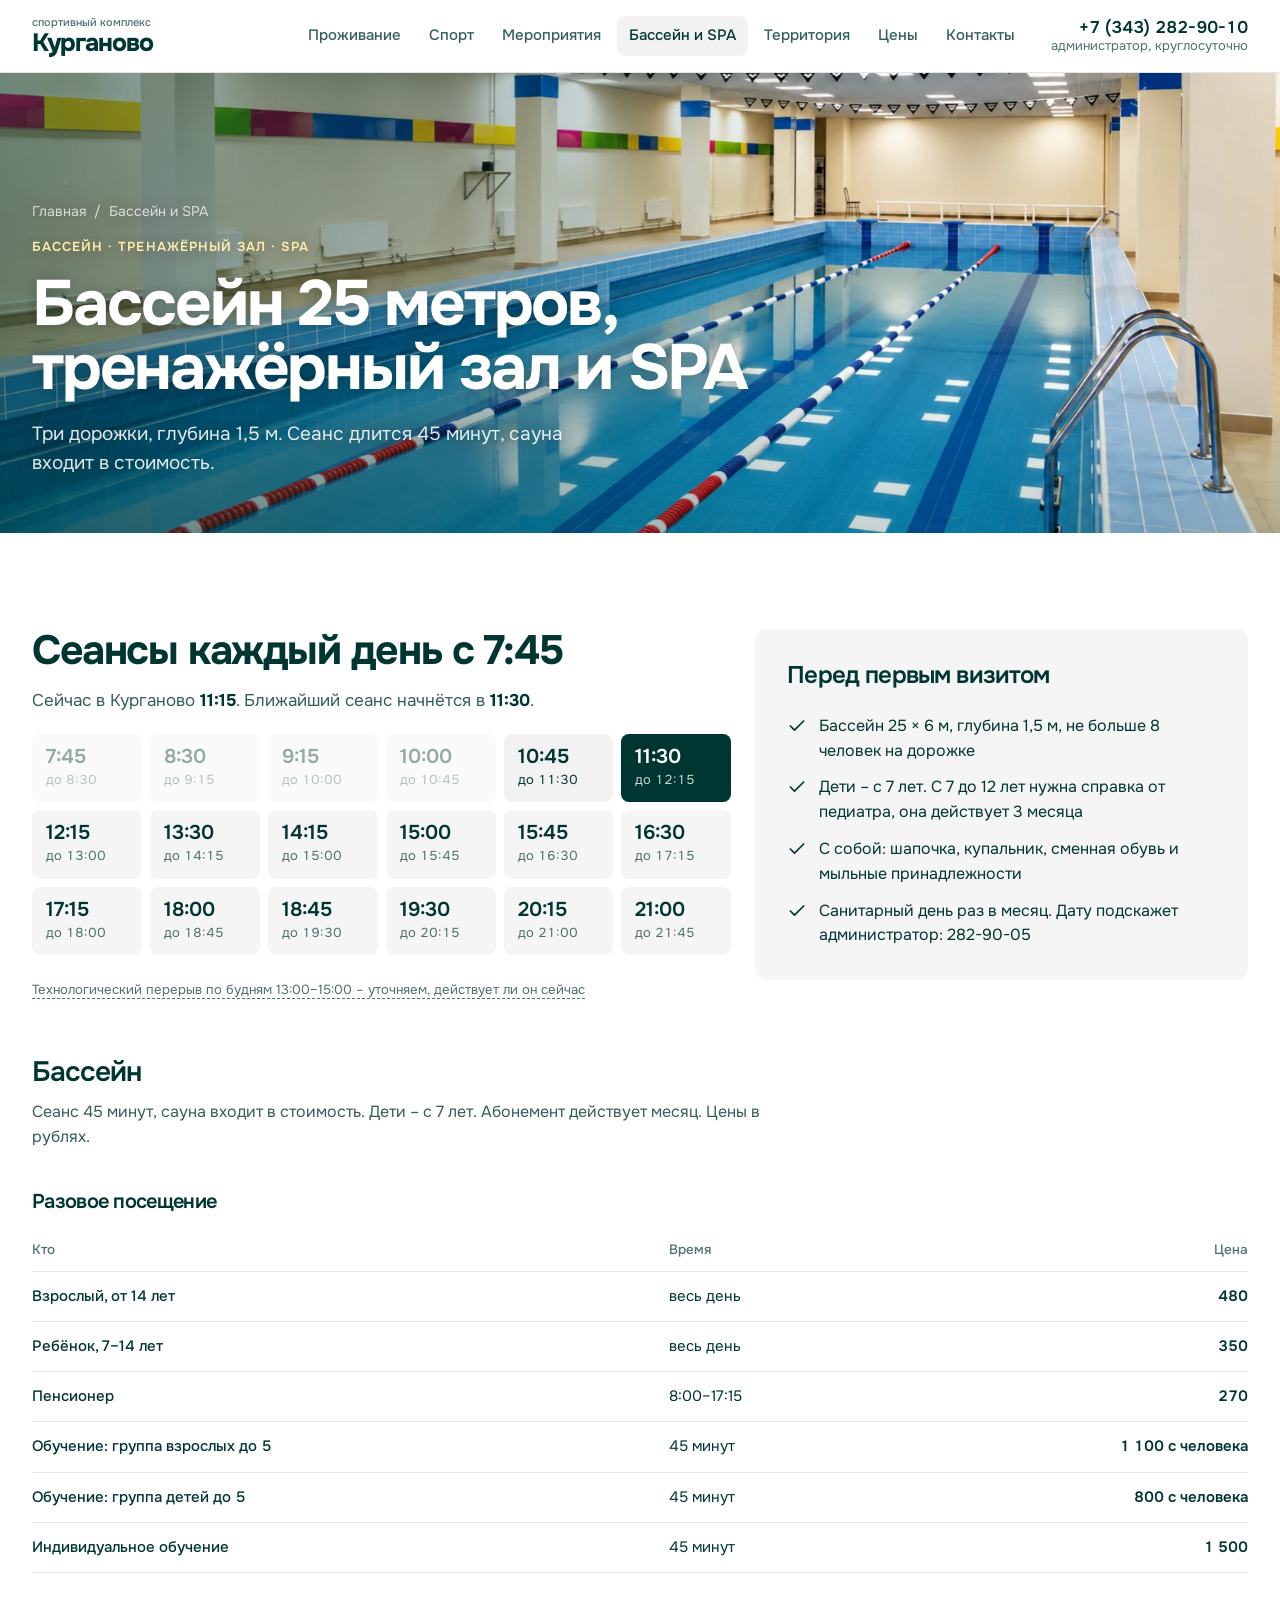
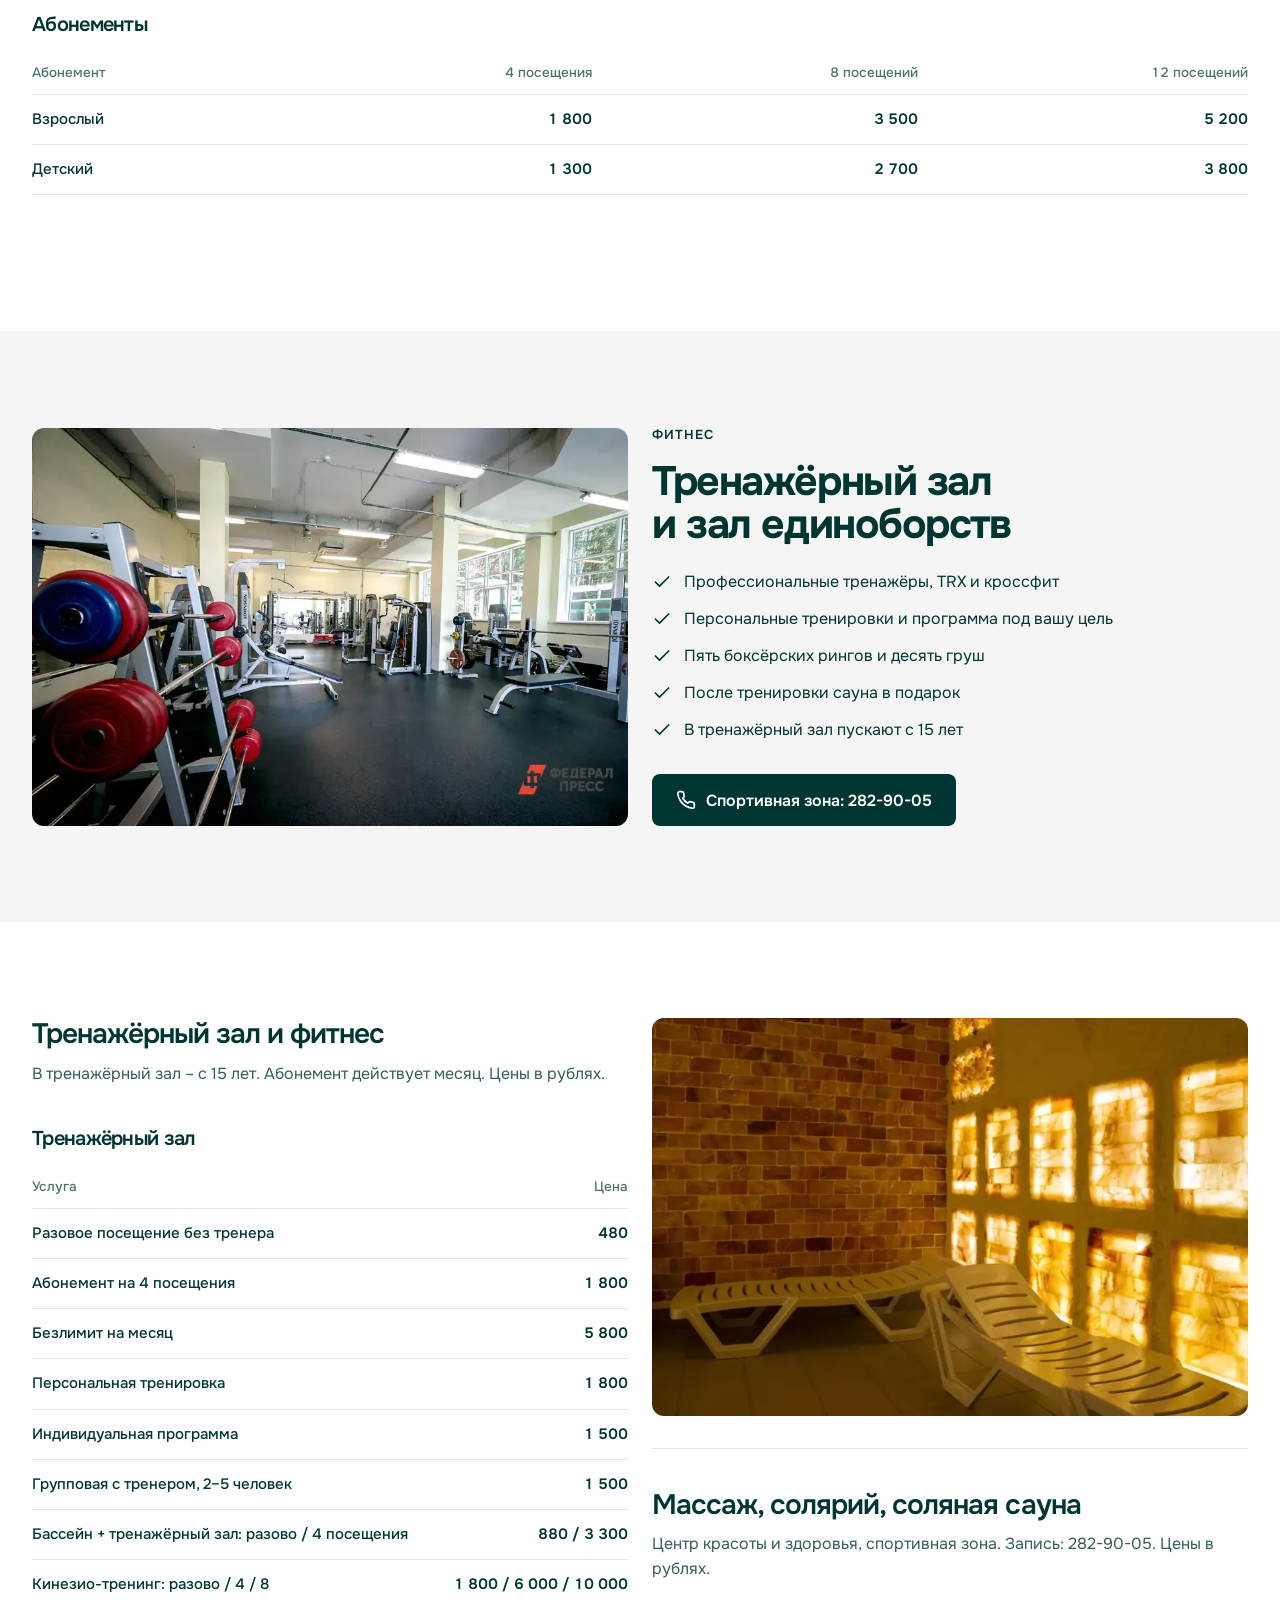
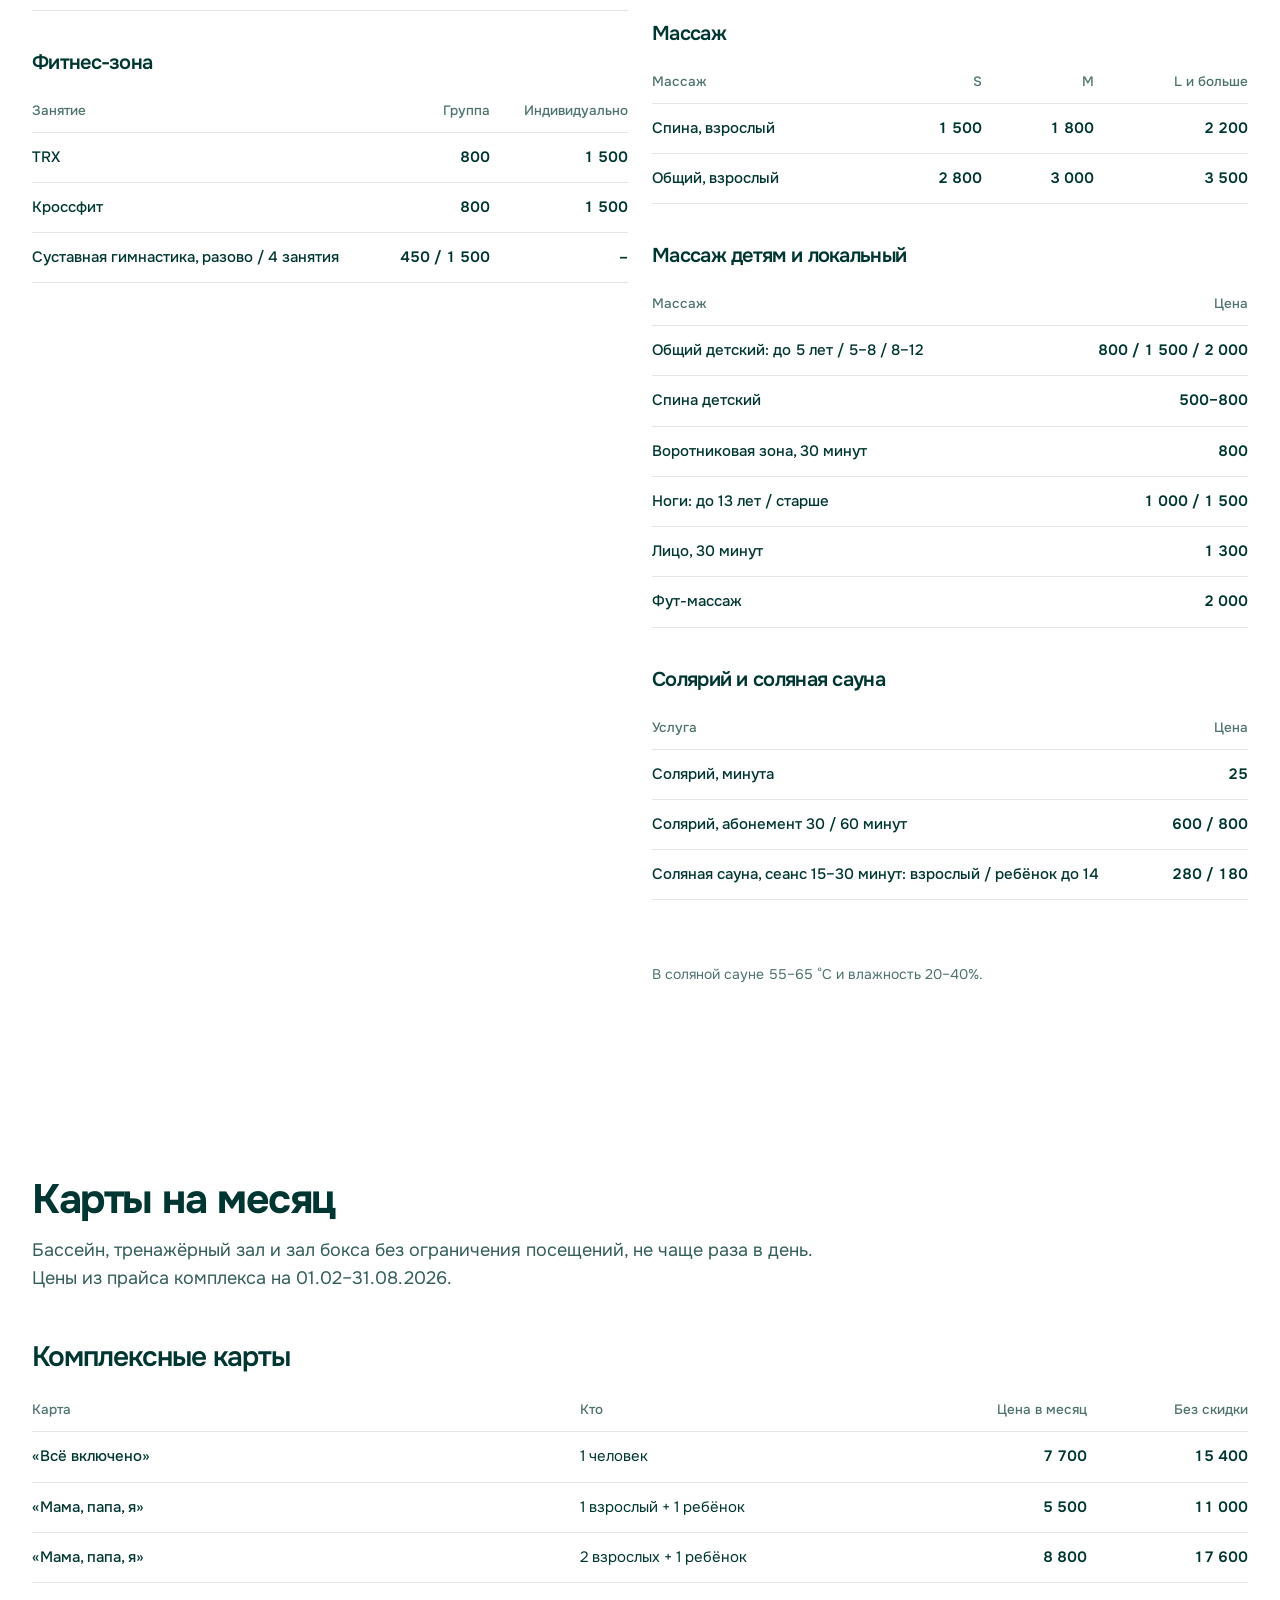
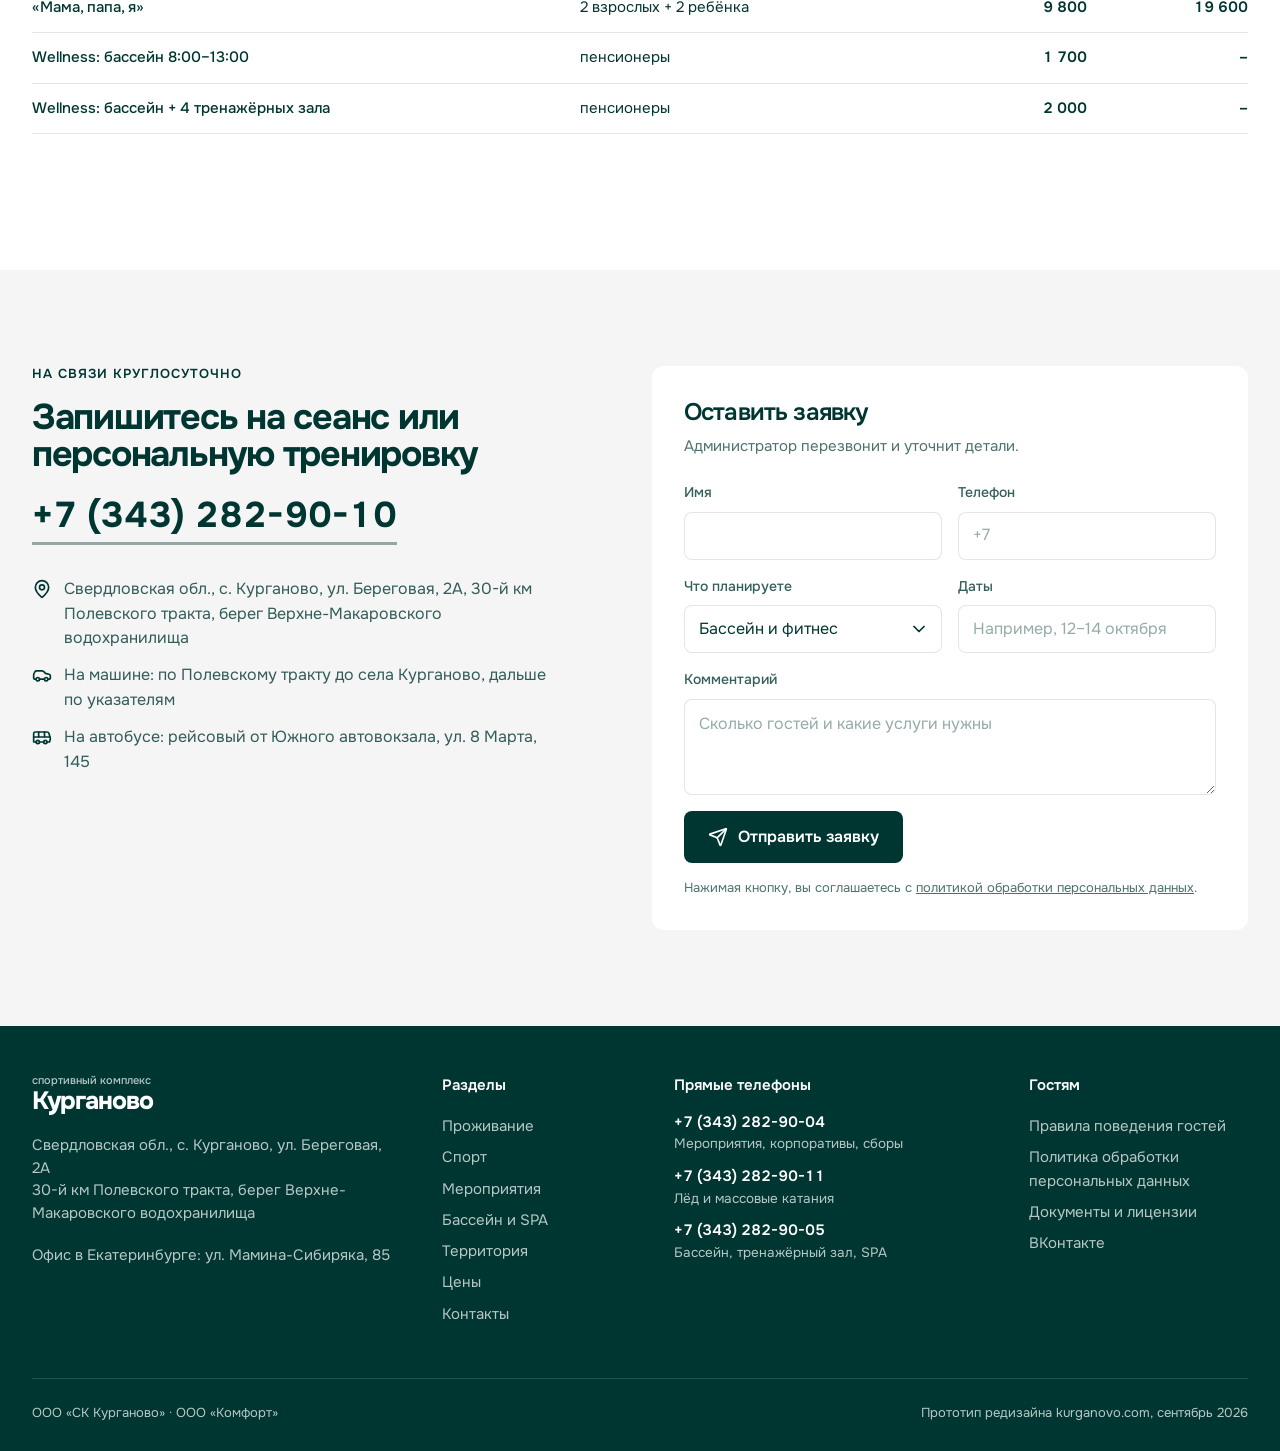
==== commit 38607a0d: "a11y fixes, new og image, camps fact fix" ====
--- a/bassein.html
+++ b/bassein.html
@@ -13,16 +13,17 @@
 <meta property="og:description" content="Бассейн 25 м на три дорожки, сеанс 480 ₽ с сауной. Тренажёрный зал, массаж, соляная сауна и карты на месяц.">
 <meta property="og:image" content="https://halitcan777.github.io/kurganovo-redesign/assets/img/og.jpg">
 <meta name="theme-color" content="#003631">
+<link rel="icon" href="data:,">
 <link rel="preload" href="assets/fonts/onest-cyrillic.woff2" as="font" type="font/woff2" crossorigin>
 <link rel="preload" as="image" href="assets/img/pool-hero-v3.webp" imagesrcset="assets/img/pool-hero-v3-900.webp 900w, assets/img/pool-hero-v3.webp 1672w" imagesizes="100vw" fetchpriority="high">
-<link rel="stylesheet" href="assets/site.css?v=mufinmrz">
+<link rel="stylesheet" href="assets/site.css?v=mufirvfb">
 <script>document.documentElement.classList.add('js');if(/[?&]still/.test(location.search))document.documentElement.classList.add('still')</script>
 </head>
 <body>
 <div class="progress" aria-hidden="true"></div>
 <header class="hdr">
   <div class="wrap hdr-in">
-    <a class="wordmark" href="index.html" aria-label="Курганово, на главную"><small>спортивный комплекс</small><b>Курганово</b></a>
+    <a class="wordmark" href="index.html"><small>спортивный комплекс</small><b>Курганово</b></a>
     <nav class="nav" aria-label="Разделы"><a href="prozhivanie.html">Проживание</a><a href="sport.html">Спорт</a><a href="meropriyatiya.html">Мероприятия</a><a href="bassein.html" aria-current="page">Бассейн и SPA</a><a href="territoriya.html">Территория</a><a href="ceny.html">Цены</a><a href="kontakty.html">Контакты</a></nav>
     <a class="hdr-phone" href="tel:+73432829010"><span class="ph-long">+7 (343) 282-90-10</span><span class="ph-short">282-90-10</span><small>администратор, круглосуточно</small></a>
     <button class="burger" type="button" aria-label="Меню" aria-expanded="false" aria-controls="drawer"><svg class="ic i-menu" viewBox="0 0 24 24" aria-hidden="true"><line x1="4" x2="20" y1="12" y2="12" /> <line x1="4" x2="20" y1="6" y2="6" /> <line x1="4" x2="20" y1="18" y2="18" /></svg><svg class="ic i-x" viewBox="0 0 24 24" aria-hidden="true"><path d="M18 6 6 18" /> <path d="m6 6 12 12" /></svg></button>
@@ -113,7 +114,7 @@
 <footer class="ftr">
   <div class="wrap">
     <div class="ftr-main">
-      <div><a class="wordmark" href="index.html" aria-label="Курганово, на главную"><small>спортивный комплекс</small><b>Курганово</b></a><p class="ftr-addr">Свердловская обл., с. Курганово, ул. Береговая, 2А<br>30-й км Полевского тракта, берег Верхне-Макаровского водохранилища</p><p class="ftr-addr">Офис в Екатеринбурге: ул. Мамина-Сибиряка, 85</p></div>
+      <div><a class="wordmark" href="index.html"><small>спортивный комплекс</small><b>Курганово</b></a><p class="ftr-addr">Свердловская обл., с. Курганово, ул. Береговая, 2А<br>30-й км Полевского тракта, берег Верхне-Макаровского водохранилища</p><p class="ftr-addr">Офис в Екатеринбурге: ул. Мамина-Сибиряка, 85</p></div>
       <nav class="ftr-col" aria-label="Разделы сайта"><b>Разделы</b><a href="prozhivanie.html">Проживание</a><a href="sport.html">Спорт</a><a href="meropriyatiya.html">Мероприятия</a><a href="bassein.html">Бассейн и SPA</a><a href="territoriya.html">Территория</a><a href="ceny.html">Цены</a><a href="kontakty.html">Контакты</a></nav>
       <div><b>Прямые телефоны</b><div class="ftr-ph"><div><a href="tel:+73432829004">+7 (343) 282-90-04</a><span>Мероприятия, корпоративы, сборы</span></div><div><a href="tel:+73432829011">+7 (343) 282-90-11</a><span>Лёд и массовые катания</span></div><div><a href="tel:+73432829005">+7 (343) 282-90-05</a><span>Бассейн, тренажёрный зал, SPA</span></div></div></div>
       <div class="ftr-col"><b>Гостям</b><a href="https://www.kurganovo.com/content/docs/documentation/Informaziya_dlya_posetiteley/Pravila_povedeniya_gostey.pdf" target="_blank" rel="noopener">Правила поведения гостей</a><a href="https://www.kurganovo.com/content/docs/documentation/Politika_personalnih_dannih/Politika_obrabotki_personalnih_dannih.pdf" target="_blank" rel="noopener">Политика обработки персональных данных</a><a href="kontakty.html#dokumenty">Документы и лицензии</a><a href="https://vk.com/kurganovosk" target="_blank" rel="noopener">ВКонтакте</a></div>
@@ -122,6 +123,6 @@
   </div>
 </footer>
 <div class="toast" role="status" aria-live="polite"></div>
-<script src="assets/app.js?v=mufinmrz" defer></script>
+<script src="assets/app.js?v=mufirvfb" defer></script>
 </body>
 </html>
--- a/assets/site.css
+++ b/assets/site.css
@@ -15,7 +15,7 @@
 :root{
   --brand:#003631; --brand-dk:#00241f; --brand-tint:rgba(0,0,0,.05);
   --navy:#003631; --navy2:#003631; --soft:rgba(0,0,0,.04); --cream:#ffeda8;
-  --ink:#003631; --ink2:rgba(0,54,49,.8); --ink3:rgba(0,54,49,.62); --ink4:rgba(0,54,49,.42); --ink-inv:rgba(255,255,255,.75);
+  --ink:#003631; --ink2:rgba(0,54,49,.8); --ink3:rgba(0,54,49,.7); --ink4:rgba(0,54,49,.42); --ink-inv:rgba(255,255,255,.75);
   --line:rgba(0,0,0,.1); --line-inv:rgba(255,255,255,.16); --bg:#fff; --bg2:rgba(0,0,0,.04);
   --accent:var(--cream);
   --r1:4px; --r2:8px; --r3:12px;
